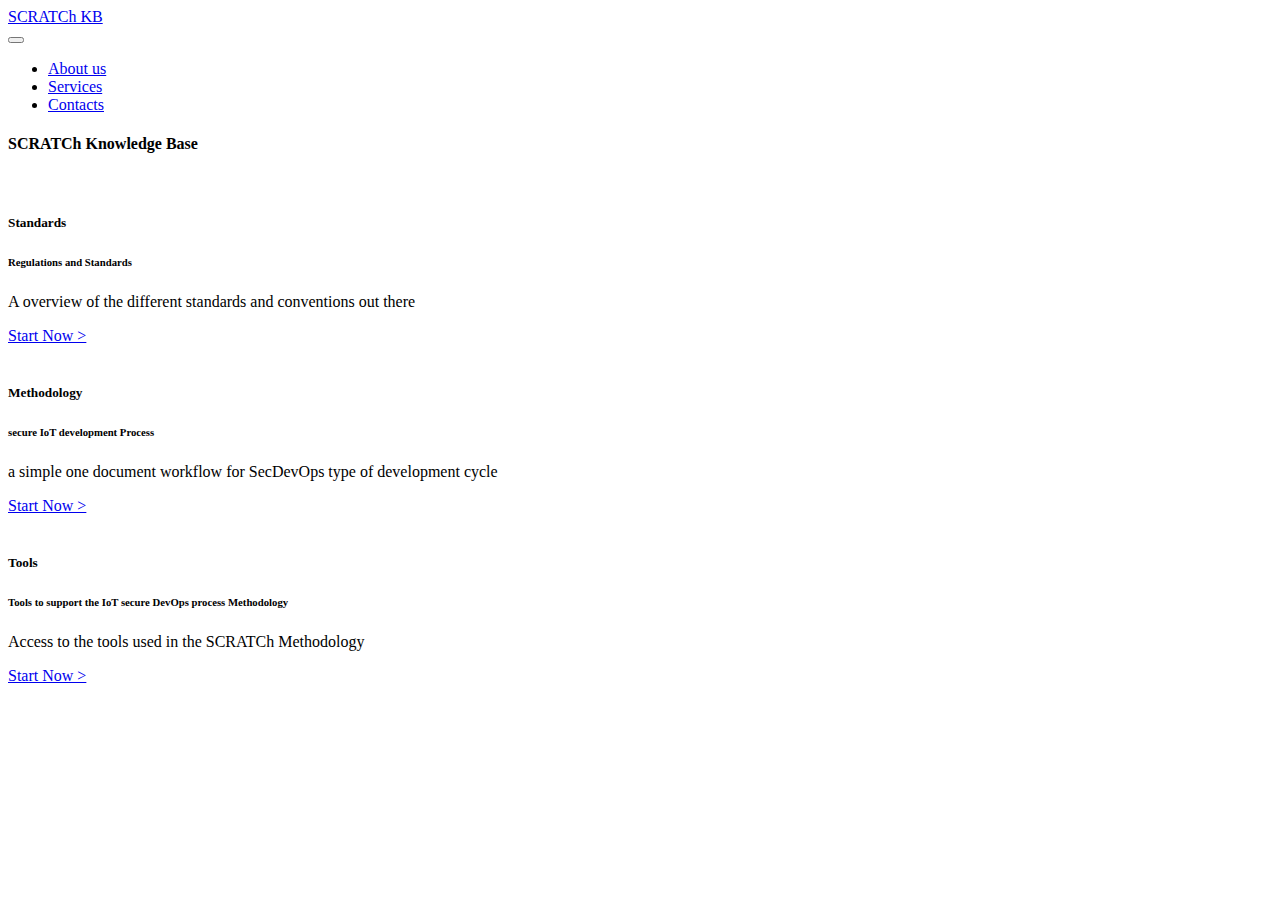
==== index.html @ cc048be9 "Create index.html" ====
<!DOCTYPE html>
<html  >
<head>
  
  <meta charset="UTF-8">
  <meta http-equiv="X-UA-Compatible" content="IE=edge">
  
  <meta name="viewport" content="width=device-width, initial-scale=1, minimum-scale=1">
  <link rel="shortcut icon" href="assets/images/logo.png" type="image/x-icon">
  <meta name="description" content="">
  
  
  <title>Home</title>
  <link rel="stylesheet" href="assets/tether/tether.min.css">
  <link rel="stylesheet" href="assets/bootstrap/css/bootstrap.min.css">
  <link rel="stylesheet" href="assets/bootstrap/css/bootstrap-grid.min.css">
  <link rel="stylesheet" href="assets/bootstrap/css/bootstrap-reboot.min.css">
  <link rel="stylesheet" href="assets/facebook-plugin/style.css">
  <link rel="stylesheet" href="assets/dropdown/css/style.css">
  <link rel="stylesheet" href="assets/socicon/css/styles.css">
  <link rel="stylesheet" href="assets/theme/css/style.css">
  <link rel="preload" as="style" href="assets/mobirise/css/mbr-additional.css"><link rel="stylesheet" href="assets/mobirise/css/mbr-additional.css" type="text/css">
  
  
  
  
</head>
<body>
  
  <section class="menu menu1 cid-shuhNFILUZ" once="menu" id="menu1-z">
    

    <nav class="navbar navbar-dropdown navbar-fixed-top navbar-expand-lg">
        <div class="container">
            <div class="navbar-brand">
                
                <span class="navbar-caption-wrap"><a class="navbar-caption text-black text-primary display-7" href="index.html">SCRATCh KB</a></span>
            </div>
            <button class="navbar-toggler" type="button" data-toggle="collapse" data-target="#navbarSupportedContent" aria-controls="navbarNavAltMarkup" aria-expanded="false" aria-label="Toggle navigation">
                <div class="hamburger">
                    <span></span>
                    <span></span>
                    <span></span>
                    <span></span>
                </div>
            </button>
            <div class="collapse navbar-collapse" id="navbarSupportedContent">
                <ul class="navbar-nav nav-dropdown nav-right" data-app-modern-menu="true"><li class="nav-item"><a class="nav-link link text-black display-4" href="#">
                            About us</a></li>
                    <li class="nav-item"><a class="nav-link link text-black display-4" href="#">
                            Services</a></li>
                    <li class="nav-item"><a class="nav-link link text-black display-4" href="#">Contacts</a>
                    </li></ul>
                
                
            </div>
        </div>
    </nav>
</section>

<section class="features3 cid-shaKtP0ClO" id="features4-2">
    
    <div class="mbr-overlay"></div>
    <div class="container">
        <div class="mbr-section-head">
            <h4 class="mbr-section-title mbr-fonts-style align-center mb-0 display-2">
                <strong>SCRATCh Knowledge Base</strong></h4>
            
        </div>
        <div class="row mt-4">
            <div class="item features-image сol-12 col-md-6 col-lg-4">
                <div class="item-wrapper">
                    <div class="item-img">
                        <img src="assets/images/mbr-696x439.png" alt="" title="" data-slide-to="0">
                    </div>
                    <div class="item-content">
                        <h5 class="item-title mbr-fonts-style display-5"><strong>Standards</strong></h5>
                        <h6 class="item-subtitle mbr-fonts-style mt-1 display-7">
                            Regulations and Standards</h6>
                        <p class="mbr-text mbr-fonts-style mt-3 display-7">A overview of the different standards and conventions out there</p>
                    </div>
                    <div class="mbr-section-btn item-footer mt-2"><a href="https://selgert.nl/req_tool/" class="btn item-btn btn-black display-7">Start Now &gt;</a></div>
                </div>
            </div><div class="item features-image сol-12 col-md-6 col-lg-4">
                <div class="item-wrapper">
                    <div class="item-img">
                        <img src="assets/images/mbr-696x418.png" alt="" title="" data-slide-to="1">
                    </div>
                    <div class="item-content">
                        <h5 class="item-title mbr-fonts-style display-5"><strong>Methodology</strong></h5>
                        <h6 class="item-subtitle mbr-fonts-style mt-1 display-7">secure IoT development Process&nbsp;</h6>
                        <p class="mbr-text mbr-fonts-style mt-3 display-7">a simple one document workflow for SecDevOps type of development cycle</p>
                    </div>
                    <div class="mbr-section-btn item-footer mt-2"><a href="page2.html" class="btn item-btn btn-black display-7">Start Now &gt;</a></div>
                </div>
            </div>
            
            <div class="item features-image сol-12 col-md-6 col-lg-4">
                <div class="item-wrapper">
                    <div class="item-img">
                        <img src="assets/images/mbr-696x464.jpg" alt="" title="">
                    </div>
                    <div class="item-content">
                        <h5 class="item-title mbr-fonts-style display-5"><strong>Tools</strong></h5>
                        <h6 class="item-subtitle mbr-fonts-style mt-1 display-7">Tools to support the IoT secure DevOps process Methodology</h6>
                        <p class="mbr-text mbr-fonts-style mt-3 display-7">Access to the tools used in the SCRATCh Methodology</p>
                    </div>
                    <div class="mbr-section-btn item-footer mt-2"><a href="https://selgert.nl/req_tool/scratch_toolkit" class="btn item-btn btn-black display-7">Start Now &gt;</a></div>
                </div>
            </div>
            
        </div>
    </div>
</section>


  <script src="assets/web/assets/jquery/jquery.min.js"></script>
  <script src="assets/popper/popper.min.js"></script>
  <script src="assets/tether/tether.min.js"></script>
  <script src="assets/bootstrap/js/bootstrap.min.js"></script>
  <script src="https://connect.facebook.net/en_US/sdk.js#xfbml=1&version=v2.5"></script>
  <script src="https://apis.google.com/js/plusone.js"></script>
  <script src="assets/facebook-plugin/facebook-script.js"></script>
  <script src="assets/smoothscroll/smooth-scroll.js"></script>
  <script src="assets/dropdown/js/nav-dropdown.js"></script>
  <script src="assets/dropdown/js/navbar-dropdown.js"></script>
  <script src="assets/touchswipe/jquery.touch-swipe.min.js"></script>
  <script src="assets/theme/js/script.js"></script>
  
  
  
</body>
</html>
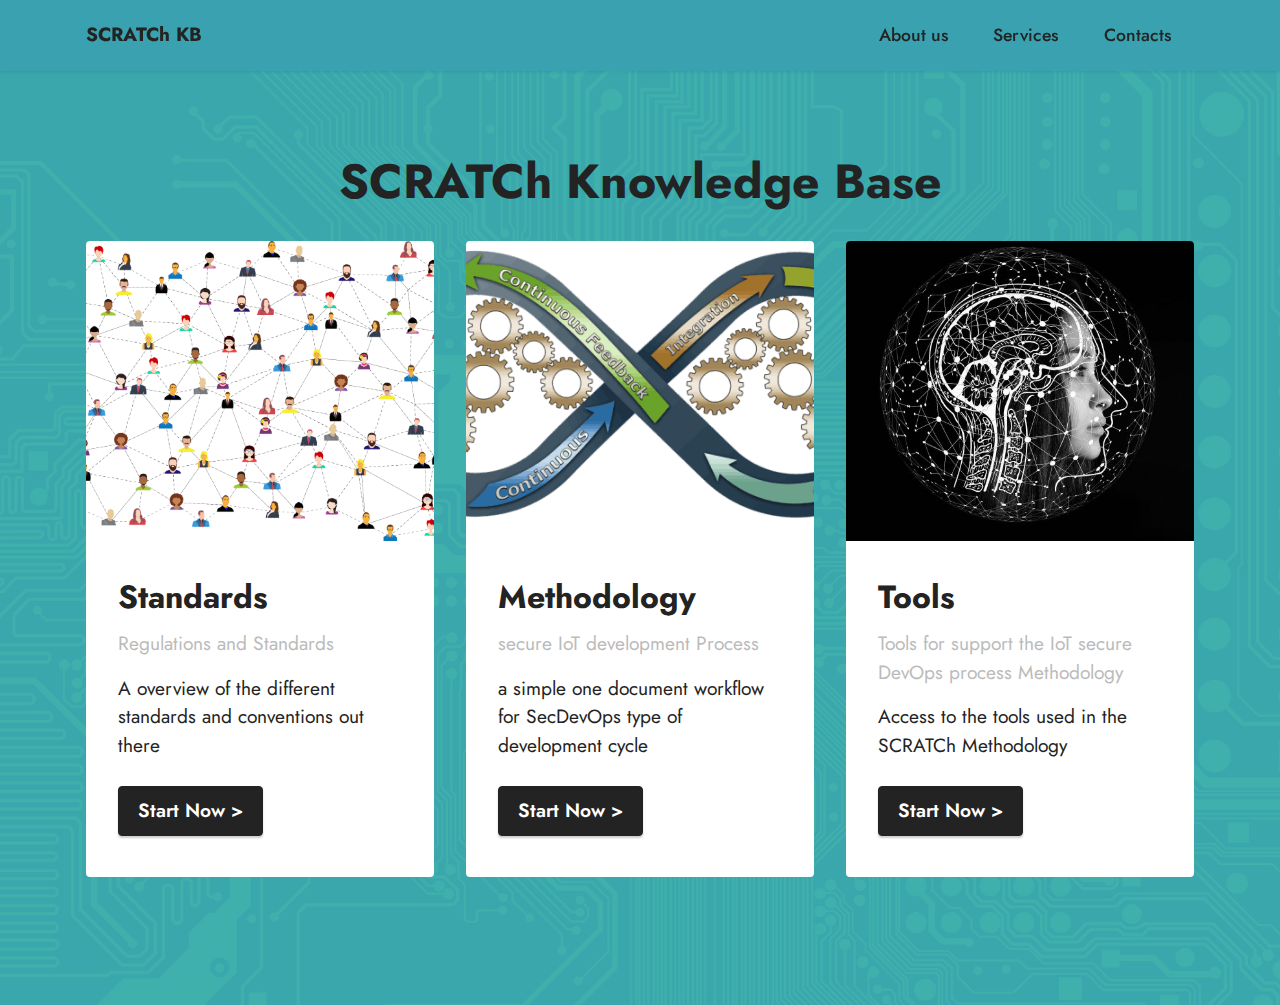
==== commit 5da58a4c: "text change" ====
--- a/index.html
+++ b/index.html
@@ -102,7 +102,7 @@
                     </div>
                     <div class="item-content">
                         <h5 class="item-title mbr-fonts-style display-5"><strong>Tools</strong></h5>
-                        <h6 class="item-subtitle mbr-fonts-style mt-1 display-7">Tools to support the IoT secure DevOps process Methodology</h6>
+                        <h6 class="item-subtitle mbr-fonts-style mt-1 display-7">Tools for support the IoT secure DevOps process Methodology</h6>
                         <p class="mbr-text mbr-fonts-style mt-3 display-7">Access to the tools used in the SCRATCh Methodology</p>
                     </div>
                     <div class="mbr-section-btn item-footer mt-2"><a href="https://selgert.nl/req_tool/scratch_toolkit" class="btn item-btn btn-black display-7">Start Now &gt;</a></div>
--- a/assets/facebook-plugin/style.css
+++ b/assets/facebook-plugin/style.css
@@ -0,0 +1,63 @@
+.mbr-section.mbr-section__comments{
+    position: relative;
+}
+.mbr-section__comments{
+    background-size: cover;
+}
+.addons-container {
+  position: relative;
+  margin-left: auto;
+  margin-right: auto;
+  padding-right: 15px;
+  padding-left: 15px; }
+  @media (min-width: 576px) {
+    .addons-container {
+      padding-right: 15px;
+      padding-left: 15px; } }
+  @media (min-width: 768px) {
+    .addons-container {
+      padding-right: 15px;
+      padding-left: 15px; } }
+  @media (min-width: 992px) {
+    .addons-container {
+      padding-right: 15px;
+      padding-left: 15px; } }
+  @media (min-width: 1200px) {
+    .addons-container {
+      padding-right: 15px;
+      padding-left: 15px; } }
+  @media (min-width: 576px) {
+    .addons-container {
+      width: 540px;
+      max-width: 100%; } }
+  @media (min-width: 768px) {
+    .addons-container {
+      width: 720px;
+      max-width: 100%; } }
+  @media (min-width: 992px) {
+    .addons-container {
+      width: 960px;
+      max-width: 100%; } }
+  @media (min-width: 1200px) {
+    .addons-container {
+      width: 1140px;
+      max-width: 100%; } }
+
+.addons-container-inner{
+    position: relative;
+    width: 100%;
+    min-height: 1px;
+    padding-right: 15px;
+    padding-left: 15px;
+}
+@media (min-width: 567px) {
+    .addons-container-inner{
+        -ms-flex: 0 0 66.666667%;
+        flex: 0 0 66.666667%;
+        max-width: 66.666667%;
+    }
+}
+.addons-row{
+    display: flex;
+    justify-content:center;
+}--- a/assets/dropdown/css/style.css
+++ b/assets/dropdown/css/style.css
@@ -0,0 +1,265 @@
+.navbar-dropdown {
+  left: 0;
+  padding: 0;
+  position: absolute;
+  right: 0;
+  top: 0;
+  transition: all 0.45s ease;
+  z-index: 1030;
+  background: #282828; }
+  .navbar-dropdown .navbar-logo {
+    margin-right: 0.8rem;
+    transition: margin 0.3s ease-in-out;
+    vertical-align: middle; }
+    .navbar-dropdown .navbar-logo img {
+      height: 3.125rem;
+      transition: all 0.3s ease-in-out; }
+    .navbar-dropdown .navbar-logo.mbr-iconfont {
+      font-size: 3.125rem;
+      line-height: 3.125rem; }
+  .navbar-dropdown .navbar-caption {
+    font-weight: 700;
+    white-space: normal;
+    vertical-align: -4px;
+    line-height: 3.125rem !important; }
+    .navbar-dropdown .navbar-caption, .navbar-dropdown .navbar-caption:hover {
+      color: inherit;
+      text-decoration: none; }
+  .navbar-dropdown .mbr-iconfont + .navbar-caption {
+    vertical-align: -1px; }
+  .navbar-dropdown.navbar-fixed-top {
+    position: fixed; }
+  .navbar-dropdown .navbar-brand span {
+    vertical-align: -4px; }
+  .navbar-dropdown.bg-color.transparent {
+    background: none; }
+  .navbar-dropdown.navbar-short .navbar-brand {
+    padding: 0.625rem 0; }
+    .navbar-dropdown.navbar-short .navbar-brand span {
+      vertical-align: -1px; }
+  .navbar-dropdown.navbar-short .navbar-caption {
+    line-height: 2.375rem !important;
+    vertical-align: -2px; }
+  .navbar-dropdown.navbar-short .navbar-logo {
+    margin-right: 0.5rem; }
+    .navbar-dropdown.navbar-short .navbar-logo img {
+      height: 2.375rem; }
+    .navbar-dropdown.navbar-short .navbar-logo.mbr-iconfont {
+      font-size: 2.375rem;
+      line-height: 2.375rem; }
+  .navbar-dropdown.navbar-short .mbr-table-cell {
+    height: 3.625rem; }
+  .navbar-dropdown .navbar-close {
+    left: 0.6875rem;
+    position: fixed;
+    top: 0.75rem;
+    z-index: 1000; }
+  .navbar-dropdown .hamburger-icon {
+    content: "";
+    display: inline-block;
+    vertical-align: middle;
+    width: 16px;
+    -webkit-box-shadow: 0 -6px 0 1px #282828,0 0 0 1px #282828,0 6px 0 1px #282828;
+    -moz-box-shadow: 0 -6px 0 1px #282828,0 0 0 1px #282828,0 6px 0 1px #282828;
+    box-shadow: 0 -6px 0 1px #282828,0 0 0 1px #282828,0 6px 0 1px #282828; }
+
+.dropdown-menu .dropdown-toggle[data-toggle="dropdown-submenu"]::after {
+  border-bottom: 0.35em solid transparent;
+  border-left: 0.35em solid;
+  border-right: 0;
+  border-top: 0.35em solid transparent;
+  margin-left: 0.3rem; }
+
+.dropdown-menu .dropdown-item:focus {
+  outline: 0; }
+
+.nav-dropdown {
+  font-size: 0.75rem;
+  font-weight: 500;
+  height: auto !important; }
+  .nav-dropdown .nav-btn {
+    padding-left: 1rem; }
+  .nav-dropdown .link {
+    margin: .667em 1.667em;
+    font-weight: 500;
+    padding: 0;
+    transition: color .2s ease-in-out; }
+    .nav-dropdown .link.dropdown-toggle {
+      margin-right: 2.583em; }
+      .nav-dropdown .link.dropdown-toggle::after {
+        margin-left: .25rem;
+        border-top: 0.35em solid;
+        border-right: 0.35em solid transparent;
+        border-left: 0.35em solid transparent;
+        border-bottom: 0; }
+      .nav-dropdown .link.dropdown-toggle[aria-expanded="true"] {
+        margin: 0;
+        padding: 0.667em 3.263em  0.667em 1.667em; }
+  .nav-dropdown .link::after,
+  .nav-dropdown .dropdown-item::after {
+    color: inherit; }
+  .nav-dropdown .btn {
+    font-size: 0.75rem;
+    font-weight: 700;
+    letter-spacing: 0;
+    margin-bottom: 0;
+    padding-left: 1.25rem;
+    padding-right: 1.25rem; }
+  .nav-dropdown .dropdown-menu {
+    border-radius: 0;
+    border: 0;
+    left: 0;
+    margin: 0;
+    padding-bottom: 1.25rem;
+    padding-top: 1.25rem;
+    position: relative; }
+  .nav-dropdown .dropdown-submenu {
+    margin-left: 0.125rem;
+    top: 0; }
+  .nav-dropdown .dropdown-item {
+    font-weight: 500;
+    line-height: 2;
+    padding: 0.3846em 4.615em 0.3846em 1.5385em;
+    position: relative;
+    transition: color .2s ease-in-out, background-color .2s ease-in-out; }
+    .nav-dropdown .dropdown-item::after {
+      margin-top: -0.3077em;
+      position: absolute;
+      right: 1.1538em;
+      top: 50%; }
+    .nav-dropdown .dropdown-item:focus, .nav-dropdown .dropdown-item:hover {
+      background: none; }
+
+@media (max-width: 767px) {
+  .nav-dropdown.navbar-toggleable-sm {
+    bottom: 0;
+    display: none;
+    left: 0;
+    overflow-x: hidden;
+    position: fixed;
+    top: 0;
+    transform: translateX(-100%);
+    -ms-transform: translateX(-100%);
+    -webkit-transform: translateX(-100%);
+    width: 18.75rem;
+    z-index: 999; } }
+.nav-dropdown.navbar-toggleable-xl {
+  bottom: 0;
+  display: none;
+  left: 0;
+  overflow-x: hidden;
+  position: fixed;
+  top: 0;
+  transform: translateX(-100%);
+  -ms-transform: translateX(-100%);
+  -webkit-transform: translateX(-100%);
+  width: 18.75rem;
+  z-index: 999; }
+
+.nav-dropdown-sm {
+  display: block !important;
+  overflow-x: hidden;
+  overflow: auto;
+  padding-top: 3.875rem; }
+  .nav-dropdown-sm::after {
+    content: "";
+    display: block;
+    height: 3rem;
+    width: 100%; }
+  .nav-dropdown-sm.collapse.in ~ .navbar-close {
+    display: block !important; }
+  .nav-dropdown-sm.collapsing, .nav-dropdown-sm.collapse.in {
+    transform: translateX(0);
+    -ms-transform: translateX(0);
+    -webkit-transform: translateX(0);
+    transition: all 0.25s ease-out;
+    -webkit-transition: all 0.25s ease-out;
+    background: #282828; }
+  .nav-dropdown-sm.collapsing[aria-expanded="false"] {
+    transform: translateX(-100%);
+    -ms-transform: translateX(-100%);
+    -webkit-transform: translateX(-100%); }
+  .nav-dropdown-sm .nav-item {
+    display: block;
+    margin-left: 0 !important;
+    padding-left: 0; }
+  .nav-dropdown-sm .link,
+  .nav-dropdown-sm .dropdown-item {
+    border-top: 1px dotted rgba(255, 255, 255, 0.1);
+    font-size: 0.8125rem;
+    line-height: 1.6;
+    margin: 0 !important;
+    padding: 0.875rem 2.4rem 0.875rem 1.5625rem !important;
+    position: relative;
+    white-space: normal; }
+    .nav-dropdown-sm .link:focus, .nav-dropdown-sm .link:hover,
+    .nav-dropdown-sm .dropdown-item:focus,
+    .nav-dropdown-sm .dropdown-item:hover {
+      background: rgba(0, 0, 0, 0.2) !important;
+      color: #c0a375; }
+  .nav-dropdown-sm .nav-btn {
+    position: relative;
+    padding: 1.5625rem 1.5625rem 0 1.5625rem; }
+    .nav-dropdown-sm .nav-btn::before {
+      border-top: 1px dotted rgba(255, 255, 255, 0.1);
+      content: "";
+      left: 0;
+      position: absolute;
+      top: 0;
+      width: 100%; }
+    .nav-dropdown-sm .nav-btn + .nav-btn {
+      padding-top: 0.625rem; }
+      .nav-dropdown-sm .nav-btn + .nav-btn::before {
+        display: none; }
+  .nav-dropdown-sm .btn {
+    padding: 0.625rem 0; }
+  .nav-dropdown-sm .dropdown-toggle[data-toggle="dropdown-submenu"]::after {
+    margin-left: .25rem;
+    border-top: 0.35em solid;
+    border-right: 0.35em solid transparent;
+    border-left: 0.35em solid transparent;
+    border-bottom: 0; }
+  .nav-dropdown-sm .dropdown-toggle[data-toggle="dropdown-submenu"][aria-expanded="true"]::after {
+    border-top: 0;
+    border-right: 0.35em solid transparent;
+    border-left: 0.35em solid transparent;
+    border-bottom: 0.35em solid; }
+  .nav-dropdown-sm .dropdown-menu {
+    margin: 0;
+    padding: 0;
+    position: relative;
+    top: 0;
+    left: 0;
+    width: 100%;
+    border: 0;
+    float: none;
+    border-radius: 0;
+    background: none; }
+  .nav-dropdown-sm .dropdown-submenu {
+    left: 100%;
+    margin-left: 0.125rem;
+    margin-top: -1.25rem;
+    top: 0; }
+
+.navbar-toggleable-sm .nav-dropdown .dropdown-menu {
+  position: absolute; }
+
+.navbar-toggleable-sm .nav-dropdown .dropdown-submenu {
+  left: 100%;
+  margin-left: 0.125rem;
+  margin-top: -1.25rem;
+  top: 0; }
+
+.navbar-toggleable-sm.opened .nav-dropdown .dropdown-menu {
+  position: relative; }
+
+.navbar-toggleable-sm.opened .nav-dropdown .dropdown-submenu {
+  left: 0;
+  margin-left: 00rem;
+  margin-top: 0rem;
+  top: 0; }
+
+.is-builder .nav-dropdown.collapsing {
+  transition: none !important; }
+
+/*# sourceMappingURL=style.css.map */
--- a/assets/socicon/css/styles.css
+++ b/assets/socicon/css/styles.css
@@ -0,0 +1,933 @@
+@charset "UTF-8";
+
+@font-face {
+  font-family: 'Socicon';
+  src:  url('../fonts/socicon.eot');
+  src:  url('../fonts/socicon.eot?#iefix') format('embedded-opentype'),
+    url('../fonts/socicon.woff2') format('woff2'),
+    url('../fonts/socicon.ttf') format('truetype'),
+    url('../fonts/socicon.woff') format('woff'),
+    url('../fonts/socicon.svg#socicon') format('svg');
+  font-weight: normal;
+  font-style: normal;
+}
+
+[data-icon]:before {
+  font-family: "socicon" !important;
+  content: attr(data-icon);
+  font-style: normal !important;
+  font-weight: normal !important;
+  font-variant: normal !important;
+  text-transform: none !important;
+  speak: none;
+  line-height: 1;
+  -webkit-font-smoothing: antialiased;
+  -moz-osx-font-smoothing: grayscale;
+}
+
+[class^="socicon-"], [class*=" socicon-"] {
+  /* use !important to prevent issues with browser extensions that change fonts */
+  font-family: 'Socicon' !important;
+  speak: none;
+  font-style: normal;
+  font-weight: normal;
+  font-variant: normal;
+  text-transform: none;
+  line-height: 1;
+
+  /* Better Font Rendering =========== */
+  -webkit-font-smoothing: antialiased;
+  -moz-osx-font-smoothing: grayscale;
+}
+
+.socicon-eitaa:before {
+  content: "\e97c";
+}
+.socicon-soroush:before {
+  content: "\e97d";
+}
+.socicon-bale:before {
+  content: "\e97e";
+}
+.socicon-zazzle:before {
+  content: "\e97b";
+}
+.socicon-society6:before {
+  content: "\e97a";
+}
+.socicon-redbubble:before {
+  content: "\e979";
+}
+.socicon-avvo:before {
+  content: "\e978";
+}
+.socicon-stitcher:before {
+  content: "\e977";
+}
+.socicon-googlehangouts:before {
+  content: "\e974";
+}
+.socicon-dlive:before {
+  content: "\e975";
+}
+.socicon-vsco:before {
+  content: "\e976";
+}
+.socicon-flipboard:before {
+  content: "\e973";
+}
+.socicon-ubuntu:before {
+  content: "\e958";
+}
+.socicon-artstation:before {
+  content: "\e959";
+}
+.socicon-invision:before {
+  content: "\e95a";
+}
+.socicon-torial:before {
+  content: "\e95b";
+}
+.socicon-collectorz:before {
+  content: "\e95c";
+}
+.socicon-seenthis:before {
+  content: "\e95d";
+}
+.socicon-googleplaymusic:before {
+  content: "\e95e";
+}
+.socicon-debian:before {
+  content: "\e95f";
+}
+.socicon-filmfreeway:before {
+  content: "\e960";
+}
+.socicon-gnome:before {
+  content: "\e961";
+}
+.socicon-itchio:before {
+  content: "\e962";
+}
+.socicon-jamendo:before {
+  content: "\e963";
+}
+.socicon-mix:before {
+  content: "\e964";
+}
+.socicon-sharepoint:before {
+  content: "\e965";
+}
+.socicon-tinder:before {
+  content: "\e966";
+}
+.socicon-windguru:before {
+  content: "\e967";
+}
+.socicon-cdbaby:before {
+  content: "\e968";
+}
+.socicon-elementaryos:before {
+  content: "\e969";
+}
+.socicon-stage32:before {
+  content: "\e96a";
+}
+.socicon-tiktok:before {
+  content: "\e96b";
+}
+.socicon-gitter:before {
+  content: "\e96c";
+}
+.socicon-letterboxd:before {
+  content: "\e96d";
+}
+.socicon-threema:before {
+  content: "\e96e";
+}
+.socicon-splice:before {
+  content: "\e96f";
+}
+.socicon-metapop:before {
+  content: "\e970";
+}
+.socicon-naver:before {
+  content: "\e971";
+}
+.socicon-remote:before {
+  content: "\e972";
+}
+.socicon-internet:before {
+  content: "\e957";
+}
+.socicon-moddb:before {
+  content: "\e94b";
+}
+.socicon-indiedb:before {
+  content: "\e94c";
+}
+.socicon-traxsource:before {
+  content: "\e94d";
+}
+.socicon-gamefor:before {
+  content: "\e94e";
+}
+.socicon-pixiv:before {
+  content: "\e94f";
+}
+.socicon-myanimelist:before {
+  content: "\e950";
+}
+.socicon-blackberry:before {
+  content: "\e951";
+}
+.socicon-wickr:before {
+  content: "\e952";
+}
+.socicon-spip:before {
+  content: "\e953";
+}
+.socicon-napster:before {
+  content: "\e954";
+}
+.socicon-beatport:before {
+  content: "\e955";
+}
+.socicon-hackerone:before {
+  content: "\e956";
+}
+.socicon-hackernews:before {
+  content: "\e946";
+}
+.socicon-smashwords:before {
+  content: "\e947";
+}
+.socicon-kobo:before {
+  content: "\e948";
+}
+.socicon-bookbub:before {
+  content: "\e949";
+}
+.socicon-mailru:before {
+  content: "\e94a";
+}
+.socicon-gitlab:before {
+  content: "\e945";
+}
+.socicon-instructables:before {
+  content: "\e944";
+}
+.socicon-portfolio:before {
+  content: "\e943";
+}
+.socicon-codered:before {
+  content: "\e940";
+}
+.socicon-origin:before {
+  content: "\e941";
+}
+.socicon-nextdoor:before {
+  content: "\e942";
+}
+.socicon-udemy:before {
+  content: "\e93f";
+}
+.socicon-livemaster:before {
+  content: "\e93e";
+}
+.socicon-crunchbase:before {
+  content: "\e93b";
+}
+.socicon-homefy:before {
+  content: "\e93c";
+}
+.socicon-calendly:before {
+  content: "\e93d";
+}
+.socicon-realtor:before {
+  content: "\e90f";
+}
+.socicon-tidal:before {
+  content: "\e910";
+}
+.socicon-qobuz:before {
+  content: "\e911";
+}
+.socicon-natgeo:before {
+  content: "\e912";
+}
+.socicon-mastodon:before {
+  content: "\e913";
+}
+.socicon-unsplash:before {
+  content: "\e914";
+}
+.socicon-homeadvisor:before {
+  content: "\e915";
+}
+.socicon-angieslist:before {
+  content: "\e916";
+}
+.socicon-codepen:before {
+  content: "\e917";
+}
+.socicon-slack:before {
+  content: "\e918";
+}
+.socicon-openaigym:before {
+  content: "\e919";
+}
+.socicon-logmein:before {
+  content: "\e91a";
+}
+.socicon-fiverr:before {
+  content: "\e91b";
+}
+.socicon-gotomeeting:before {
+  content: "\e91c";
+}
+.socicon-aliexpress:before {
+  content: "\e91d";
+}
+.socicon-guru:before {
+  content: "\e91e";
+}
+.socicon-appstore:before {
+  content: "\e91f";
+}
+.socicon-homes:before {
+  content: "\e920";
+}
+.socicon-zoom:before {
+  content: "\e921";
+}
+.socicon-alibaba:before {
+  content: "\e922";
+}
+.socicon-craigslist:before {
+  content: "\e923";
+}
+.socicon-wix:before {
+  content: "\e924";
+}
+.socicon-redfin:before {
+  content: "\e925";
+}
+.socicon-googlecalendar:before {
+  content: "\e926";
+}
+.socicon-shopify:before {
+  content: "\e927";
+}
+.socicon-freelancer:before {
+  content: "\e928";
+}
+.socicon-seedrs:before {
+  content: "\e929";
+}
+.socicon-bing:before {
+  content: "\e92a";
+}
+.socicon-doodle:before {
+  content: "\e92b";
+}
+.socicon-bonanza:before {
+  content: "\e92c";
+}
+.socicon-squarespace:before {
+  content: "\e92d";
+}
+.socicon-toptal:before {
+  content: "\e92e";
+}
+.socicon-gust:before {
+  content: "\e92f";
+}
+.socicon-ask:before {
+  content: "\e930";
+}
+.socicon-trulia:before {
+  content: "\e931";
+}
+.socicon-loomly:before {
+  content: "\e932";
+}
+.socicon-ghost:before {
+  content: "\e933";
+}
+.socicon-upwork:before {
+  content: "\e934";
+}
+.socicon-fundable:before {
+  content: "\e935";
+}
+.socicon-booking:before {
+  content: "\e936";
+}
+.socicon-googlemaps:before {
+  content: "\e937";
+}
+.socicon-zillow:before {
+  content: "\e938";
+}
+.socicon-niconico:before {
+  content: "\e939";
+}
+.socicon-toneden:before {
+  content: "\e93a";
+}
+.socicon-augment:before {
+  content: "\e908";
+}
+.socicon-bitbucket:before {
+  content: "\e909";
+}
+.socicon-fyuse:before {
+  content: "\e90a";
+}
+.socicon-yt-gaming:before {
+  content: "\e90b";
+}
+.socicon-sketchfab:before {
+  content: "\e90c";
+}
+.socicon-mobcrush:before {
+  content: "\e90d";
+}
+.socicon-microsoft:before {
+  content: "\e90e";
+}
+.socicon-pandora:before {
+  content: "\e907";
+}
+.socicon-messenger:before {
+  content: "\e906";
+}
+.socicon-gamewisp:before {
+  content: "\e905";
+}
+.socicon-bloglovin:before {
+  content: "\e904";
+}
+.socicon-tunein:before {
+  content: "\e903";
+}
+.socicon-gamejolt:before {
+  content: "\e901";
+}
+.socicon-trello:before {
+  content: "\e902";
+}
+.socicon-spreadshirt:before {
+  content: "\e900";
+}
+.socicon-500px:before {
+  content: "\e000";
+}
+.socicon-8tracks:before {
+  content: "\e001";
+}
+.socicon-airbnb:before {
+  content: "\e002";
+}
+.socicon-alliance:before {
+  content: "\e003";
+}
+.socicon-amazon:before {
+  content: "\e004";
+}
+.socicon-amplement:before {
+  content: "\e005";
+}
+.socicon-android:before {
+  content: "\e006";
+}
+.socicon-angellist:before {
+  content: "\e007";
+}
+.socicon-apple:before {
+  content: "\e008";
+}
+.socicon-appnet:before {
+  content: "\e009";
+}
+.socicon-baidu:before {
+  content: "\e00a";
+}
+.socicon-bandcamp:before {
+  content: "\e00b";
+}
+.socicon-battlenet:before {
+  content: "\e00c";
+}
+.socicon-mixer:before {
+  content: "\e00d";
+}
+.socicon-bebee:before {
+  content: "\e00e";
+}
+.socicon-bebo:before {
+  content: "\e00f";
+}
+.socicon-behance:before {
+  content: "\e010";
+}
+.socicon-blizzard:before {
+  content: "\e011";
+}
+.socicon-blogger:before {
+  content: "\e012";
+}
+.socicon-buffer:before {
+  content: "\e013";
+}
+.socicon-chrome:before {
+  content: "\e014";
+}
+.socicon-coderwall:before {
+  content: "\e015";
+}
+.socicon-curse:before {
+  content: "\e016";
+}
+.socicon-dailymotion:before {
+  content: "\e017";
+}
+.socicon-deezer:before {
+  content: "\e018";
+}
+.socicon-delicious:before {
+  content: "\e019";
+}
+.socicon-deviantart:before {
+  content: "\e01a";
+}
+.socicon-diablo:before {
+  content: "\e01b";
+}
+.socicon-digg:before {
+  content: "\e01c";
+}
+.socicon-discord:before {
+  content: "\e01d";
+}
+.socicon-disqus:before {
+  content: "\e01e";
+}
+.socicon-douban:before {
+  content: "\e01f";
+}
+.socicon-draugiem:before {
+  content: "\e020";
+}
+.socicon-dribbble:before {
+  content: "\e021";
+}
+.socicon-drupal:before {
+  content: "\e022";
+}
+.socicon-ebay:before {
+  content: "\e023";
+}
+.socicon-ello:before {
+  content: "\e024";
+}
+.socicon-endomodo:before {
+  content: "\e025";
+}
+.socicon-envato:before {
+  content: "\e026";
+}
+.socicon-etsy:before {
+  content: "\e027";
+}
+.socicon-facebook:before {
+  content: "\e028";
+}
+.socicon-feedburner:before {
+  content: "\e029";
+}
+.socicon-filmweb:before {
+  content: "\e02a";
+}
+.socicon-firefox:before {
+  content: "\e02b";
+}
+.socicon-flattr:before {
+  content: "\e02c";
+}
+.socicon-flickr:before {
+  content: "\e02d";
+}
+.socicon-formulr:before {
+  content: "\e02e";
+}
+.socicon-forrst:before {
+  content: "\e02f";
+}
+.socicon-foursquare:before {
+  content: "\e030";
+}
+.socicon-friendfeed:before {
+  content: "\e031";
+}
+.socicon-github:before {
+  content: "\e032";
+}
+.socicon-goodreads:before {
+  content: "\e033";
+}
+.socicon-google:before {
+  content: "\e034";
+}
+.socicon-googlescholar:before {
+  content: "\e035";
+}
+.socicon-googlegroups:before {
+  content: "\e036";
+}
+.socicon-googlephotos:before {
+  content: "\e037";
+}
+.socicon-googleplus:before {
+  content: "\e038";
+}
+.socicon-grooveshark:before {
+  content: "\e039";
+}
+.socicon-hackerrank:before {
+  content: "\e03a";
+}
+.socicon-hearthstone:before {
+  content: "\e03b";
+}
+.socicon-hellocoton:before {
+  content: "\e03c";
+}
+.socicon-heroes:before {
+  content: "\e03d";
+}
+.socicon-smashcast:before {
+  content: "\e03e";
+}
+.socicon-horde:before {
+  content: "\e03f";
+}
+.socicon-houzz:before {
+  content: "\e040";
+}
+.socicon-icq:before {
+  content: "\e041";
+}
+.socicon-identica:before {
+  content: "\e042";
+}
+.socicon-imdb:before {
+  content: "\e043";
+}
+.socicon-instagram:before {
+  content: "\e044";
+}
+.socicon-issuu:before {
+  content: "\e045";
+}
+.socicon-istock:before {
+  content: "\e046";
+}
+.socicon-itunes:before {
+  content: "\e047";
+}
+.socicon-keybase:before {
+  content: "\e048";
+}
+.socicon-lanyrd:before {
+  content: "\e049";
+}
+.socicon-lastfm:before {
+  content: "\e04a";
+}
+.socicon-line:before {
+  content: "\e04b";
+}
+.socicon-linkedin:before {
+  content: "\e04c";
+}
+.socicon-livejournal:before {
+  content: "\e04d";
+}
+.socicon-lyft:before {
+  content: "\e04e";
+}
+.socicon-macos:before {
+  content: "\e04f";
+}
+.socicon-mail:before {
+  content: "\e050";
+}
+.socicon-medium:before {
+  content: "\e051";
+}
+.socicon-meetup:before {
+  content: "\e052";
+}
+.socicon-mixcloud:before {
+  content: "\e053";
+}
+.socicon-modelmayhem:before {
+  content: "\e054";
+}
+.socicon-mumble:before {
+  content: "\e055";
+}
+.socicon-myspace:before {
+  content: "\e056";
+}
+.socicon-newsvine:before {
+  content: "\e057";
+}
+.socicon-nintendo:before {
+  content: "\e058";
+}
+.socicon-npm:before {
+  content: "\e059";
+}
+.socicon-odnoklassniki:before {
+  content: "\e05a";
+}
+.socicon-openid:before {
+  content: "\e05b";
+}
+.socicon-opera:before {
+  content: "\e05c";
+}
+.socicon-outlook:before {
+  content: "\e05d";
+}
+.socicon-overwatch:before {
+  content: "\e05e";
+}
+.socicon-patreon:before {
+  content: "\e05f";
+}
+.socicon-paypal:before {
+  content: "\e060";
+}
+.socicon-periscope:before {
+  content: "\e061";
+}
+.socicon-persona:before {
+  content: "\e062";
+}
+.socicon-pinterest:before {
+  content: "\e063";
+}
+.socicon-play:before {
+  content: "\e064";
+}
+.socicon-player:before {
+  content: "\e065";
+}
+.socicon-playstation:before {
+  content: "\e066";
+}
+.socicon-pocket:before {
+  content: "\e067";
+}
+.socicon-qq:before {
+  content: "\e068";
+}
+.socicon-quora:before {
+  content: "\e069";
+}
+.socicon-raidcall:before {
+  content: "\e06a";
+}
+.socicon-ravelry:before {
+  content: "\e06b";
+}
+.socicon-reddit:before {
+  content: "\e06c";
+}
+.socicon-renren:before {
+  content: "\e06d";
+}
+.socicon-researchgate:before {
+  content: "\e06e";
+}
+.socicon-residentadvisor:before {
+  content: "\e06f";
+}
+.socicon-reverbnation:before {
+  content: "\e070";
+}
+.socicon-rss:before {
+  content: "\e071";
+}
+.socicon-sharethis:before {
+  content: "\e072";
+}
+.socicon-skype:before {
+  content: "\e073";
+}
+.socicon-slideshare:before {
+  content: "\e074";
+}
+.socicon-smugmug:before {
+  content: "\e075";
+}
+.socicon-snapchat:before {
+  content: "\e076";
+}
+.socicon-songkick:before {
+  content: "\e077";
+}
+.socicon-soundcloud:before {
+  content: "\e078";
+}
+.socicon-spotify:before {
+  content: "\e079";
+}
+.socicon-stackexchange:before {
+  content: "\e07a";
+}
+.socicon-stackoverflow:before {
+  content: "\e07b";
+}
+.socicon-starcraft:before {
+  content: "\e07c";
+}
+.socicon-stayfriends:before {
+  content: "\e07d";
+}
+.socicon-steam:before {
+  content: "\e07e";
+}
+.socicon-storehouse:before {
+  content: "\e07f";
+}
+.socicon-strava:before {
+  content: "\e080";
+}
+.socicon-streamjar:before {
+  content: "\e081";
+}
+.socicon-stumbleupon:before {
+  content: "\e082";
+}
+.socicon-swarm:before {
+  content: "\e083";
+}
+.socicon-teamspeak:before {
+  content: "\e084";
+}
+.socicon-teamviewer:before {
+  content: "\e085";
+}
+.socicon-technorati:before {
+  content: "\e086";
+}
+.socicon-telegram:before {
+  content: "\e087";
+}
+.socicon-tripadvisor:before {
+  content: "\e088";
+}
+.socicon-tripit:before {
+  content: "\e089";
+}
+.socicon-triplej:before {
+  content: "\e08a";
+}
+.socicon-tumblr:before {
+  content: "\e08b";
+}
+.socicon-twitch:before {
+  content: "\e08c";
+}
+.socicon-twitter:before {
+  content: "\e08d";
+}
+.socicon-uber:before {
+  content: "\e08e";
+}
+.socicon-ventrilo:before {
+  content: "\e08f";
+}
+.socicon-viadeo:before {
+  content: "\e090";
+}
+.socicon-viber:before {
+  content: "\e091";
+}
+.socicon-viewbug:before {
+  content: "\e092";
+}
+.socicon-vimeo:before {
+  content: "\e093";
+}
+.socicon-vine:before {
+  content: "\e094";
+}
+.socicon-vkontakte:before {
+  content: "\e095";
+}
+.socicon-warcraft:before {
+  content: "\e096";
+}
+.socicon-wechat:before {
+  content: "\e097";
+}
+.socicon-weibo:before {
+  content: "\e098";
+}
+.socicon-whatsapp:before {
+  content: "\e099";
+}
+.socicon-wikipedia:before {
+  content: "\e09a";
+}
+.socicon-windows:before {
+  content: "\e09b";
+}
+.socicon-wordpress:before {
+  content: "\e09c";
+}
+.socicon-wykop:before {
+  content: "\e09d";
+}
+.socicon-xbox:before {
+  content: "\e09e";
+}
+.socicon-xing:before {
+  content: "\e09f";
+}
+.socicon-yahoo:before {
+  content: "\e0a0";
+}
+.socicon-yammer:before {
+  content: "\e0a1";
+}
+.socicon-yandex:before {
+  content: "\e0a2";
+}
+.socicon-yelp:before {
+  content: "\e0a3";
+}
+.socicon-younow:before {
+  content: "\e0a4";
+}
+.socicon-youtube:before {
+  content: "\e0a5";
+}
+.socicon-zapier:before {
+  content: "\e0a6";
+}
+.socicon-zerply:before {
+  content: "\e0a7";
+}
+.socicon-zomato:before {
+  content: "\e0a8";
+}
+.socicon-zynga:before {
+  content: "\e0a9";
+}
--- a/assets/theme/css/style.css
+++ b/assets/theme/css/style.css
@@ -0,0 +1,923 @@
+section {
+  background-color: #ffffff; }
+
+.form-control:focus {
+  box-shadow: none; }
+
+:focus {
+  outline: none; }
+
+section,
+.container,
+.container-fluid {
+  position: relative;
+  word-wrap: break-word; }
+
+a.mbr-iconfont:hover {
+  text-decoration: none; }
+
+.article .lead p,
+.article .lead ul,
+.article .lead ol,
+.article .lead pre,
+.article .lead blockquote {
+  margin-bottom: 0; }
+
+a {
+  font-style: normal;
+  font-weight: 400;
+  cursor: pointer; }
+  a, a:hover {
+    text-decoration: none; }
+
+figure {
+  margin-bottom: 0; }
+
+body {
+  color: #232323; }
+
+h1,
+h2,
+h3,
+h4,
+h5,
+h6,
+.display-1,
+.display-2,
+.display-4,
+.display-5,
+.display-7,
+span,
+p,
+a {
+  line-height: 1;
+  word-break: break-word;
+  word-wrap: break-word;
+  font-weight: 400; }
+
+b,
+strong {
+  font-weight: bold; }
+
+input:-webkit-autofill, input:-webkit-autofill:hover, input:-webkit-autofill:focus, input:-webkit-autofill:active {
+  transition-delay: 9999s;
+  transition-property: background-color, color; }
+
+textarea[type="hidden"] {
+  display: none; }
+
+body {
+  position: relative; }
+
+section {
+  background-position: 50% 50%;
+  background-repeat: no-repeat;
+  background-size: cover; }
+  section .mbr-background-video,
+  section .mbr-background-video-preview {
+    position: absolute;
+    bottom: 0;
+    left: 0;
+    right: 0;
+    top: 0; }
+
+.hidden {
+  visibility: hidden; }
+
+.mbr-z-index20 {
+  z-index: 20; }
+
+/*! Base colors */
+.mbr-white {
+  color: #ffffff; }
+
+.mbr-black {
+  color: #111111; }
+
+.mbr-bg-white {
+  background-color: #ffffff; }
+
+.mbr-bg-black {
+  background-color: #000000; }
+
+/*! Text-aligns */
+.align-left {
+  text-align: left; }
+
+.align-center {
+  text-align: center; }
+
+.align-right {
+  text-align: right; }
+
+/*! Font-weight  */
+.mbr-light {
+  font-weight: 300; }
+
+.mbr-regular {
+  font-weight: 400; }
+
+.mbr-semibold {
+  font-weight: 500; }
+
+.mbr-bold {
+  font-weight: 700; }
+
+/*! Media  */
+.media-size-item {
+  flex: 1 1 auto; }
+
+.media-content {
+  flex-basis: 100%; }
+
+.media-container-row {
+  display: flex;
+  flex-direction: row;
+  flex-wrap: wrap;
+  justify-content: center;
+  align-content: center;
+  align-items: start; }
+  .media-container-row .media-size-item {
+    width: 400px; }
+
+.media-container-column {
+  display: flex;
+  flex-direction: column;
+  flex-wrap: wrap;
+  justify-content: center;
+  align-content: center;
+  align-items: stretch; }
+  .media-container-column > * {
+    width: 100%; }
+
+@media (min-width: 992px) {
+  .media-container-row {
+    flex-wrap: nowrap; } }
+figure {
+  overflow: hidden; }
+
+figure[mbr-media-size] {
+  transition: width 0.1s; }
+
+img,
+iframe {
+  display: block;
+  width: 100%; }
+
+.card {
+  background-color: transparent;
+  border: none; }
+
+.card-box {
+  width: 100%; }
+
+.card-img {
+  text-align: center;
+  flex-shrink: 0;
+  -webkit-flex-shrink: 0; }
+
+.media {
+  max-width: 100%;
+  margin: 0 auto; }
+
+.mbr-figure {
+  align-self: center; }
+
+.media-container > div {
+  max-width: 100%; }
+
+.mbr-figure img,
+.card-img img {
+  width: 100%; }
+
+@media (max-width: 991px) {
+  .media-size-item {
+    width: auto !important; }
+
+  .media {
+    width: auto; }
+
+  .mbr-figure {
+    width: 100% !important; } }
+/*! Buttons */
+.mbr-section-btn {
+  margin-left: -0.6rem;
+  margin-right: -0.6rem;
+  font-size: 0; }
+
+.btn {
+  font-weight: 600;
+  border-width: 1px;
+  font-style: normal;
+  margin: 0.6rem 0.6rem;
+  white-space: normal;
+  transition: all 0.2s ease-in-out;
+  display: inline-flex;
+  align-items: center;
+  justify-content: center;
+  word-break: break-word; }
+
+.btn-sm {
+  font-weight: 600;
+  letter-spacing: 0px;
+  transition: all 0.3s ease-in-out; }
+
+.btn-md {
+  font-weight: 600;
+  letter-spacing: 0px;
+  transition: all 0.3s ease-in-out; }
+
+.btn-lg {
+  font-weight: 600;
+  letter-spacing: 0px;
+  transition: all 0.3s ease-in-out; }
+
+.btn-form {
+  margin: 0; }
+  .btn-form:hover {
+    cursor: pointer; }
+
+nav .mbr-section-btn {
+  margin-left: 0rem;
+  margin-right: 0rem; }
+
+/*! Btn icon margin */
+.btn .mbr-iconfont,
+.btn.btn-sm .mbr-iconfont {
+  order: 1;
+  cursor: pointer;
+  margin-left: 0.5rem;
+  vertical-align: sub; }
+
+.btn.btn-md .mbr-iconfont,
+.btn.btn-md .mbr-iconfont {
+  margin-left: 0.8rem; }
+
+.mbr-regular {
+  font-weight: 400; }
+
+.mbr-semibold {
+  font-weight: 500; }
+
+.mbr-bold {
+  font-weight: 700; }
+
+[type="submit"] {
+  -webkit-appearance: none; }
+
+/*! Full-screen */
+.mbr-fullscreen .mbr-overlay {
+  min-height: 100vh; }
+
+.mbr-fullscreen {
+  display: flex;
+  display: -webkit-flex;
+  display: -moz-flex;
+  display: -ms-flex;
+  display: -o-flex;
+  align-items: center;
+  min-height: 100vh;
+  padding-top: 3rem;
+  padding-bottom: 3rem; }
+
+/*! Map */
+.map {
+  height: 25rem;
+  position: relative; }
+  .map iframe {
+    width: 100%;
+    height: 100%; }
+
+/* Form */
+.form-asterisk {
+  font-family: initial;
+  position: absolute;
+  top: -2px;
+  font-weight: normal; }
+
+/*! Scroll to top arrow */
+.mbr-arrow-up {
+  bottom: 25px;
+  right: 90px;
+  position: fixed;
+  text-align: right;
+  z-index: 5000;
+  color: #ffffff;
+  font-size: 32px; }
+
+.mbr-arrow-up a {
+  background: rgba(0, 0, 0, 0.2);
+  border-radius: 50%;
+  color: #fff;
+  display: inline-block;
+  height: 60px;
+  width: 60px;
+  outline-style: none !important;
+  position: relative;
+  text-decoration: none;
+  transition: all 0.3s ease-in-out;
+  cursor: pointer;
+  text-align: center; }
+  .mbr-arrow-up a:hover {
+    background-color: rgba(0, 0, 0, 0.4); }
+  .mbr-arrow-up a i {
+    line-height: 60px; }
+
+.mbr-arrow-up-icon {
+  display: block;
+  color: #fff; }
+
+.mbr-arrow-up-icon::before {
+  content: "\203a";
+  display: inline-block;
+  font-family: serif;
+  font-size: 32px;
+  line-height: 1;
+  font-style: normal;
+  position: relative;
+  top: 6px;
+  left: -4px;
+  transform: rotate(-90deg); }
+
+/*! Arrow Down */
+.mbr-arrow {
+  position: absolute;
+  bottom: 45px;
+  left: 50%;
+  width: 60px;
+  height: 60px;
+  cursor: pointer;
+  background-color: rgba(80, 80, 80, 0.5);
+  border-radius: 50%;
+  transform: translateX(-50%); }
+  .mbr-arrow > a {
+    display: inline-block;
+    text-decoration: none;
+    outline-style: none;
+    animation: arrowdown 1.7s ease-in-out infinite; }
+    .mbr-arrow > a > i {
+      position: absolute;
+      top: -2px;
+      left: 15px;
+      font-size: 2rem; }
+
+@keyframes arrowdown {
+  0% {
+    transform: translateY(0px); }
+  50% {
+    transform: translateY(-5px); }
+  100% {
+    transform: translateY(0px); } }
+@-webkit-keyframes arrowdown {
+  0% {
+    transform: translateY(0px); }
+  50% {
+    transform: translateY(-5px); }
+  100% {
+    transform: translateY(0px); } }
+@media (max-width: 500px) {
+  .mbr-arrow-up {
+    left: 50%;
+    right: auto; } }
+/*Gradients animation*/
+@keyframes gradient-animation {
+  from {
+    background-position: 0% 100%;
+    animation-timing-function: ease-in-out; }
+  to {
+    background-position: 100% 0%;
+    animation-timing-function: ease-in-out; } }
+@-webkit-keyframes gradient-animation {
+  from {
+    background-position: 0% 100%;
+    animation-timing-function: ease-in-out; }
+  to {
+    background-position: 100% 0%;
+    animation-timing-function: ease-in-out; } }
+.bg-gradient {
+  background-size: 200% 200%;
+  animation: gradient-animation 5s infinite alternate;
+  -webkit-animation: gradient-animation 5s infinite alternate; }
+
+.menu .navbar-brand {
+  display: -webkit-flex; }
+  .menu .navbar-brand span {
+    display: flex;
+    display: -webkit-flex; }
+  .menu .navbar-brand .navbar-caption-wrap {
+    display: -webkit-flex; }
+  .menu .navbar-brand .navbar-logo img {
+    display: -webkit-flex; }
+@media (min-width: 768px) and (max-width: 991px) {
+  .menu .navbar-toggleable-sm .navbar-nav {
+    display: -webkit-box;
+    display: -webkit-flex;
+    display: -ms-flexbox; } }
+@media (max-width: 991px) {
+  .menu .navbar-collapse {
+    max-height: 93.5vh; }
+    .menu .navbar-collapse.show {
+      overflow: auto; } }
+@media (min-width: 992px) {
+  .menu .navbar-nav.nav-dropdown {
+    display: -webkit-flex; }
+  .menu .navbar-toggleable-sm .navbar-collapse {
+    display: -webkit-flex !important; }
+  .menu .collapsed .navbar-collapse {
+    max-height: 93.5vh; }
+    .menu .collapsed .navbar-collapse.show {
+      overflow: auto; } }
+@media (max-width: 767px) {
+  .menu .navbar-collapse {
+    max-height: 80vh; } }
+
+.nav-link .mbr-iconfont {
+  margin-right: .5rem; }
+
+.navbar {
+  display: -webkit-flex;
+  -webkit-flex-wrap: wrap;
+  -webkit-align-items: center;
+  -webkit-justify-content: space-between; }
+
+.navbar-collapse {
+  -webkit-flex-basis: 100%;
+  -webkit-flex-grow: 1;
+  -webkit-align-items: center; }
+
+.nav-dropdown .link {
+  padding: 0.667em 1.667em !important;
+  margin: 0 !important; }
+
+.nav {
+  display: -webkit-flex;
+  -webkit-flex-wrap: wrap; }
+
+.row {
+  display: -webkit-flex;
+  -webkit-flex-wrap: wrap; }
+
+.justify-content-center {
+  -webkit-justify-content: center; }
+
+.form-inline {
+  display: -webkit-flex; }
+
+.card-wrapper {
+  -webkit-flex: 1; }
+
+.carousel-control {
+  z-index: 10;
+  display: -webkit-flex; }
+
+.carousel-controls {
+  display: -webkit-flex; }
+
+.media {
+  display: -webkit-flex; }
+
+.form-group:focus {
+  outline: none; }
+
+.jq-selectbox__select {
+  padding: 7px 0;
+  position: relative; }
+
+.jq-selectbox__dropdown {
+  overflow: hidden;
+  border-radius: 10px;
+  position: absolute;
+  top: 100%;
+  left: 0 !important;
+  width: 100% !important; }
+
+.jq-selectbox__trigger-arrow {
+  right: 0;
+  transform: translateY(-50%); }
+
+.jq-selectbox li {
+  padding: 1.07em 0.5em; }
+
+input[type="range"] {
+  padding-left: 0 !important;
+  padding-right: 0 !important; }
+
+.modal-dialog,
+.modal-content {
+  height: 100%; }
+
+.modal-dialog .carousel-inner {
+  height: calc(100vh - 1.75rem); }
+  @media (max-width: 575px) {
+    .modal-dialog .carousel-inner {
+      height: calc(100vh - 1rem); } }
+
+.carousel-item {
+  text-align: center; }
+
+.carousel-item img {
+  margin: auto; }
+
+.navbar-toggler {
+  -webkit-align-self: flex-start;
+  -ms-flex-item-align: start;
+  align-self: flex-start;
+  padding: 0.25rem 0.75rem;
+  font-size: 1.25rem;
+  line-height: 1;
+  background: transparent;
+  border: 1px solid transparent;
+  border-radius: 0.25rem; }
+
+.navbar-toggler:focus,
+.navbar-toggler:hover {
+  text-decoration: none; }
+
+.navbar-toggler-icon {
+  display: inline-block;
+  width: 1.5em;
+  height: 1.5em;
+  vertical-align: middle;
+  content: "";
+  background: no-repeat center center;
+  background-size: 100% 100%; }
+
+.navbar-toggler-left {
+  position: absolute;
+  left: 1rem; }
+
+.navbar-toggler-right {
+  position: absolute;
+  right: 1rem; }
+
+@media (max-width: 575px) {
+  .navbar-toggleable .navbar-nav .dropdown-menu {
+    position: static;
+    float: none; }
+
+  .navbar-toggleable > .container {
+    padding-right: 0;
+    padding-left: 0; } }
+@media (min-width: 576px) {
+  .navbar-toggleable {
+    flex-direction: row;
+    flex-wrap: nowrap;
+    align-items: center; }
+
+  .navbar-toggleable .navbar-nav {
+    flex-direction: row; }
+
+  .navbar-toggleable .navbar-nav .nav-link {
+    padding-right: 0.5rem;
+    padding-left: 0.5rem; }
+
+  .navbar-toggleable > .container {
+    display: flex;
+    flex-wrap: nowrap;
+    align-items: center; }
+
+  .navbar-toggleable .navbar-collapse {
+    display: flex !important;
+    width: 100%; }
+
+  .navbar-toggleable .navbar-toggler {
+    display: none; } }
+@media (max-width: 767px) {
+  .navbar-toggleable-sm .navbar-nav .dropdown-menu {
+    position: static;
+    float: none; }
+
+  .navbar-toggleable-sm > .container {
+    padding-right: 0;
+    padding-left: 0; } }
+@media (min-width: 768px) {
+  .navbar-toggleable-sm {
+    flex-direction: row;
+    flex-wrap: nowrap;
+    align-items: center; }
+
+  .navbar-toggleable-sm .navbar-nav {
+    flex-direction: row; }
+
+  .navbar-toggleable-sm .navbar-nav .nav-link {
+    padding-right: 0.5rem;
+    padding-left: 0.5rem; }
+
+  .navbar-toggleable-sm > .container {
+    display: flex;
+    flex-wrap: nowrap;
+    align-items: center; }
+
+  .navbar-toggleable-sm .navbar-collapse {
+    display: none;
+    width: 100%; }
+
+  .navbar-toggleable-sm .navbar-toggler {
+    display: none; } }
+@media (max-width: 991px) {
+  .navbar-toggleable-md .navbar-nav .dropdown-menu {
+    position: static;
+    float: none; }
+
+  .navbar-toggleable-md > .container {
+    padding-right: 0;
+    padding-left: 0; } }
+@media (min-width: 992px) {
+  .navbar-toggleable-md {
+    flex-direction: row;
+    flex-wrap: nowrap;
+    align-items: center; }
+
+  .navbar-toggleable-md .navbar-nav {
+    flex-direction: row; }
+
+  .navbar-toggleable-md .navbar-nav .nav-link {
+    padding-right: 0.5rem;
+    padding-left: 0.5rem; }
+
+  .navbar-toggleable-md > .container {
+    display: flex;
+    flex-wrap: nowrap;
+    align-items: center; }
+
+  .navbar-toggleable-md .navbar-collapse {
+    display: flex !important;
+    width: 100%; }
+
+  .navbar-toggleable-md .navbar-toggler {
+    display: none; } }
+@media (max-width: 1199px) {
+  .navbar-toggleable-lg .navbar-nav .dropdown-menu {
+    position: static;
+    float: none; }
+
+  .navbar-toggleable-lg > .container {
+    padding-right: 0;
+    padding-left: 0; } }
+@media (min-width: 1200px) {
+  .navbar-toggleable-lg {
+    flex-direction: row;
+    flex-wrap: nowrap;
+    align-items: center; }
+
+  .navbar-toggleable-lg .navbar-nav {
+    flex-direction: row; }
+
+  .navbar-toggleable-lg .navbar-nav .nav-link {
+    padding-right: 0.5rem;
+    padding-left: 0.5rem; }
+
+  .navbar-toggleable-lg > .container {
+    display: flex;
+    flex-wrap: nowrap;
+    align-items: center; }
+
+  .navbar-toggleable-lg .navbar-collapse {
+    display: flex !important;
+    width: 100%; }
+
+  .navbar-toggleable-lg .navbar-toggler {
+    display: none; } }
+.navbar-toggleable-xl {
+  flex-direction: row;
+  flex-wrap: nowrap;
+  align-items: center; }
+
+.navbar-toggleable-xl .navbar-nav .dropdown-menu {
+  position: static;
+  float: none; }
+
+.navbar-toggleable-xl > .container {
+  padding-right: 0;
+  padding-left: 0; }
+
+.navbar-toggleable-xl .navbar-nav {
+  flex-direction: row; }
+
+.navbar-toggleable-xl .navbar-nav .nav-link {
+  padding-right: 0.5rem;
+  padding-left: 0.5rem; }
+
+.navbar-toggleable-xl > .container {
+  display: flex;
+  flex-wrap: nowrap;
+  align-items: center; }
+
+.navbar-toggleable-xl .navbar-collapse {
+  display: flex !important;
+  width: 100%; }
+
+.navbar-toggleable-xl .navbar-toggler {
+  display: none; }
+
+.card-img {
+  width: auto; }
+
+.menu .navbar.collapsed:not(.beta-menu) {
+  flex-direction: column; }
+
+.carousel-item.active,
+.carousel-item-next,
+.carousel-item-prev {
+  display: -webkit-box;
+  display: -webkit-flex;
+  display: -ms-flexbox;
+  display: flex; }
+
+.note-air-layout .dropup .dropdown-menu,
+.note-air-layout .navbar-fixed-bottom .dropdown .dropdown-menu {
+  bottom: initial !important; }
+
+html,
+body {
+  height: auto;
+  min-height: 100vh; }
+
+.dropup .dropdown-toggle::after {
+  display: none; }
+
+.mbr-section-title {
+  font-style: normal;
+  line-height: 1.3; }
+
+.mbr-section-subtitle {
+  line-height: 1.3; }
+
+.mbr-text {
+  font-style: normal;
+  line-height: 1.7; }
+
+body {
+  font-style: normal;
+  line-height: 1.5;
+  font-weight: 400; }
+
+#scrollToTop a i::before {
+  content: "";
+  position: absolute;
+  display: block;
+  border-bottom: 3px solid #fff;
+  border-left: 3px solid #fff;
+  width: 40%;
+  height: 40%;
+  left: 50%;
+  top: 50%;
+  -webkit-transform: rotate(135deg);
+  transform: translateY(-30%) translateX(-50%) rotate(135deg); }
+
+/* Others*/
+.note-check a[data-value="Rubik"] {
+  font-style: normal; }
+
+.mbr-arrow a {
+  color: #ffffff; }
+
+@media (max-width: 767px) {
+  .mbr-arrow {
+    display: none; } }
+.form-control-label {
+  position: relative;
+  cursor: pointer;
+  margin-bottom: 0.357em;
+  padding: 0; }
+
+.alert {
+  color: #ffffff;
+  border-radius: 0;
+  border: 0;
+  font-size: 1.1rem;
+  line-height: 1.5;
+  margin-bottom: 1.875rem;
+  padding: 1.25rem;
+  position: relative;
+  text-align: center; }
+  .alert.alert-form::after {
+    background-color: inherit;
+    bottom: -7px;
+    content: "";
+    display: block;
+    height: 14px;
+    left: 50%;
+    margin-left: -7px;
+    position: absolute;
+    transform: rotate(45deg);
+    width: 14px; }
+
+.form-control {
+  background-color: #ffffff;
+  background-clip: border-box;
+  color: #232323;
+  line-height: 1rem !important;
+  height: auto;
+  padding: 0.6rem 1.2rem;
+  transition: border-color 0.25s ease 0s;
+  border: 1px solid transparent !important;
+  border-radius: 4px;
+  box-shadow: rgba(0, 0, 0, 0.07) 0px 1px 1px 0px, rgba(0, 0, 0, 0.07) 0px 1px 3px 0px, rgba(0, 0, 0, 0.03) 0px 0px 0px 1px; }
+  .form-active .form-control:invalid {
+    border-color: red; }
+
+form .row {
+  margin-left: -0.6rem;
+  margin-right: -0.6rem; }
+  form .row [class*="col"] {
+    padding-left: 0.6rem;
+    padding-right: 0.6rem; }
+
+form .mbr-section-btn {
+  margin: 0;
+  padding-left: 0.6rem;
+  padding-right: 0.6rem; }
+
+form .btn {
+  display: flex;
+  padding: 0.6rem 1.2rem;
+  margin: 0; }
+
+form .form-check-input {
+  margin-top: .5; }
+
+textarea.form-control {
+  line-height: 1.5rem !important; }
+
+.form-group {
+  margin-bottom: 1.2rem; }
+
+.form-control,
+form .btn {
+  min-height: 48px; }
+
+.mbr-overlay {
+  background-color: #000;
+  bottom: 0;
+  left: 0;
+  opacity: 0.5;
+  position: absolute;
+  right: 0;
+  top: 0;
+  z-index: 0;
+  pointer-events: none; }
+
+blockquote {
+  font-style: italic;
+  padding: 3rem;
+  font-size: 1.09rem;
+  position: relative;
+  border-left: 3px solid; }
+
+ul,
+ol,
+pre,
+blockquote {
+  margin-bottom: 2.3125rem; }
+
+pre {
+  background: #f4f4f4;
+  padding: 10px 24px;
+  white-space: pre-wrap; }
+
+.inactive {
+  user-select: none;
+  pointer-events: none;
+  user-drag: none; }
+
+.mbr-section__comments .row {
+  justify-content: center; }
+
+.mt-4 {
+  margin-top: 2rem !important; }
+
+.mb-4 {
+  margin-bottom: 2rem !important; }
+
+@media (min-width: 992px) {
+  .container {
+    padding-left: 16px;
+    padding-right: 16px; }
+
+  .row {
+    margin-left: -16px;
+    margin-right: -16px; }
+    .row > [class*="col"] {
+      padding-left: 16px;
+      padding-right: 16px; } }
+@media (min-width: 768px) {
+  .container-fluid {
+    padding-left: 32px;
+    padding-right: 32px; } }
+@media (min-width: 768px) and (max-width: 991px) {
+  .mbr-container {
+    padding-left: 32px;
+    padding-right: 32px; } }
+@media (max-width: 767px) {
+  .mbr-container {
+    padding-left: 16px;
+    padding-right: 16px; } }
+.card-wrapper,
+.item-wrapper {
+  overflow: hidden; }
+
+.app-video-wrapper > img {
+  opacity: 1; }
+
+/*# sourceMappingURL=style.css.map */
--- a/assets/mobirise/css/mbr-additional.css
+++ b/assets/mobirise/css/mbr-additional.css
@@ -0,0 +1,4195 @@
+@import url(https://fonts.googleapis.com/css?family=Jost:100,200,300,400,500,600,700,800,900,100i,200i,300i,400i,500i,600i,700i,800i,900i&display=swap);
+
+
+
+
+
+body {
+  font-family: Jost;
+}
+.display-1 {
+  font-family: 'Jost', sans-serif;
+  font-size: 4.6rem;
+  line-height: 1.1;
+}
+.display-1 > .mbr-iconfont {
+  font-size: 5.75rem;
+}
+.display-2 {
+  font-family: 'Jost', sans-serif;
+  font-size: 3rem;
+  line-height: 1.1;
+}
+.display-2 > .mbr-iconfont {
+  font-size: 3.75rem;
+}
+.display-4 {
+  font-family: 'Jost', sans-serif;
+  font-size: 1.1rem;
+  line-height: 1.5;
+}
+.display-4 > .mbr-iconfont {
+  font-size: 1.375rem;
+}
+.display-5 {
+  font-family: 'Jost', sans-serif;
+  font-size: 2rem;
+  line-height: 1.5;
+}
+.display-5 > .mbr-iconfont {
+  font-size: 2.5rem;
+}
+.display-7 {
+  font-family: 'Jost', sans-serif;
+  font-size: 1.2rem;
+  line-height: 1.5;
+}
+.display-7 > .mbr-iconfont {
+  font-size: 1.5rem;
+}
+/* ---- Fluid typography for mobile devices ---- */
+/* 1.4 - font scale ratio ( bootstrap == 1.42857 ) */
+/* 100vw - current viewport width */
+/* (48 - 20)  48 == 48rem == 768px, 20 == 20rem == 320px(minimal supported viewport) */
+/* 0.65 - min scale variable, may vary */
+@media (max-width: 992px) {
+  .display-1 {
+    font-size: 3.68rem;
+  }
+}
+@media (max-width: 768px) {
+  .display-1 {
+    font-size: 3.22rem;
+    font-size: calc( 2.26rem + (4.6 - 2.26) * ((100vw - 20rem) / (48 - 20)));
+    line-height: calc( 1.1 * (2.26rem + (4.6 - 2.26) * ((100vw - 20rem) / (48 - 20))));
+  }
+  .display-2 {
+    font-size: 2.4rem;
+    font-size: calc( 1.7rem + (3 - 1.7) * ((100vw - 20rem) / (48 - 20)));
+    line-height: calc( 1.3 * (1.7rem + (3 - 1.7) * ((100vw - 20rem) / (48 - 20))));
+  }
+  .display-4 {
+    font-size: 0.88rem;
+    font-size: calc( 1.0350000000000001rem + (1.1 - 1.0350000000000001) * ((100vw - 20rem) / (48 - 20)));
+    line-height: calc( 1.4 * (1.0350000000000001rem + (1.1 - 1.0350000000000001) * ((100vw - 20rem) / (48 - 20))));
+  }
+  .display-5 {
+    font-size: 1.6rem;
+    font-size: calc( 1.35rem + (2 - 1.35) * ((100vw - 20rem) / (48 - 20)));
+    line-height: calc( 1.4 * (1.35rem + (2 - 1.35) * ((100vw - 20rem) / (48 - 20))));
+  }
+  .display-7 {
+    font-size: 0.96rem;
+    font-size: calc( 1.07rem + (1.2 - 1.07) * ((100vw - 20rem) / (48 - 20)));
+    line-height: calc( 1.4 * (1.07rem + (1.2 - 1.07) * ((100vw - 20rem) / (48 - 20))));
+  }
+}
+/* Buttons */
+.btn {
+  padding: 0.6rem 1.2rem;
+  border-radius: 4px;
+}
+.btn-sm {
+  padding: 0.6rem 1.2rem;
+  border-radius: 4px;
+}
+.btn-md {
+  padding: 0.6rem 1.2rem;
+  border-radius: 4px;
+}
+.btn-lg {
+  padding: 1rem 2.6rem;
+  border-radius: 4px;
+}
+.bg-primary {
+  background-color: #6592e6 !important;
+}
+.bg-success {
+  background-color: #40b0bf !important;
+}
+.bg-info {
+  background-color: #47b5ed !important;
+}
+.bg-warning {
+  background-color: #ffe161 !important;
+}
+.bg-danger {
+  background-color: #ff9966 !important;
+}
+.btn-primary,
+.btn-primary:active {
+  background-color: #6592e6 !important;
+  border-color: #6592e6 !important;
+  color: #ffffff !important;
+  box-shadow: 0 2px 2px 0 rgba(0, 0, 0, 0.2);
+}
+.btn-primary:hover,
+.btn-primary:focus,
+.btn-primary.focus,
+.btn-primary.active {
+  color: #ffffff !important;
+  background-color: #3973df !important;
+  border-color: #3973df !important;
+  box-shadow: 0 2px 5px 0 rgba(0, 0, 0, 0.2);
+}
+.btn-primary.disabled,
+.btn-primary:disabled {
+  color: #ffffff !important;
+  background-color: #3973df !important;
+  border-color: #3973df !important;
+}
+.btn-secondary,
+.btn-secondary:active {
+  background-color: #ff6666 !important;
+  border-color: #ff6666 !important;
+  color: #ffffff !important;
+  box-shadow: 0 2px 2px 0 rgba(0, 0, 0, 0.2);
+}
+.btn-secondary:hover,
+.btn-secondary:focus,
+.btn-secondary.focus,
+.btn-secondary.active {
+  color: #ffffff !important;
+  background-color: #ff3333 !important;
+  border-color: #ff3333 !important;
+  box-shadow: 0 2px 5px 0 rgba(0, 0, 0, 0.2);
+}
+.btn-secondary.disabled,
+.btn-secondary:disabled {
+  color: #ffffff !important;
+  background-color: #ff3333 !important;
+  border-color: #ff3333 !important;
+}
+.btn-info,
+.btn-info:active {
+  background-color: #47b5ed !important;
+  border-color: #47b5ed !important;
+  color: #ffffff !important;
+  box-shadow: 0 2px 2px 0 rgba(0, 0, 0, 0.2);
+}
+.btn-info:hover,
+.btn-info:focus,
+.btn-info.focus,
+.btn-info.active {
+  color: #ffffff !important;
+  background-color: #19a2e8 !important;
+  border-color: #19a2e8 !important;
+  box-shadow: 0 2px 5px 0 rgba(0, 0, 0, 0.2);
+}
+.btn-info.disabled,
+.btn-info:disabled {
+  color: #ffffff !important;
+  background-color: #19a2e8 !important;
+  border-color: #19a2e8 !important;
+}
+.btn-success,
+.btn-success:active {
+  background-color: #40b0bf !important;
+  border-color: #40b0bf !important;
+  color: #ffffff !important;
+  box-shadow: 0 2px 2px 0 rgba(0, 0, 0, 0.2);
+}
+.btn-success:hover,
+.btn-success:focus,
+.btn-success.focus,
+.btn-success.active {
+  color: #ffffff !important;
+  background-color: #338d99 !important;
+  border-color: #338d99 !important;
+  box-shadow: 0 2px 5px 0 rgba(0, 0, 0, 0.2);
+}
+.btn-success.disabled,
+.btn-success:disabled {
+  color: #ffffff !important;
+  background-color: #338d99 !important;
+  border-color: #338d99 !important;
+}
+.btn-warning,
+.btn-warning:active {
+  background-color: #ffe161 !important;
+  border-color: #ffe161 !important;
+  color: #614f00 !important;
+  box-shadow: 0 2px 2px 0 rgba(0, 0, 0, 0.2);
+}
+.btn-warning:hover,
+.btn-warning:focus,
+.btn-warning.focus,
+.btn-warning.active {
+  color: #2e2500 !important;
+  background-color: #ffd72e !important;
+  border-color: #ffd72e !important;
+  box-shadow: 0 2px 5px 0 rgba(0, 0, 0, 0.2);
+}
+.btn-warning.disabled,
+.btn-warning:disabled {
+  color: #614f00 !important;
+  background-color: #ffd72e !important;
+  border-color: #ffd72e !important;
+}
+.btn-danger,
+.btn-danger:active {
+  background-color: #ff9966 !important;
+  border-color: #ff9966 !important;
+  color: #ffffff !important;
+  box-shadow: 0 2px 2px 0 rgba(0, 0, 0, 0.2);
+}
+.btn-danger:hover,
+.btn-danger:focus,
+.btn-danger.focus,
+.btn-danger.active {
+  color: #ffffff !important;
+  background-color: #ff7733 !important;
+  border-color: #ff7733 !important;
+  box-shadow: 0 2px 5px 0 rgba(0, 0, 0, 0.2);
+}
+.btn-danger.disabled,
+.btn-danger:disabled {
+  color: #ffffff !important;
+  background-color: #ff7733 !important;
+  border-color: #ff7733 !important;
+}
+.btn-white {
+  color: #232323 !important;
+}
+.btn-white,
+.btn-white:active {
+  background-color: #fafafa !important;
+  border-color: #fafafa !important;
+  color: #7a7a7a !important;
+  box-shadow: 0 2px 2px 0 rgba(0, 0, 0, 0.2);
+}
+.btn-white:hover,
+.btn-white:focus,
+.btn-white.focus,
+.btn-white.active {
+  color: #616161 !important;
+  background-color: #e1e1e1 !important;
+  border-color: #e1e1e1 !important;
+  box-shadow: 0 2px 5px 0 rgba(0, 0, 0, 0.2);
+}
+.btn-white.disabled,
+.btn-white:disabled {
+  color: #7a7a7a !important;
+  background-color: #e1e1e1 !important;
+  border-color: #e1e1e1 !important;
+}
+.btn-white:hover {
+  color: #fafafa !important;
+}
+.btn-white:hover,
+.btn-white:hover:active {
+  background-color: #232323 !important;
+  border-color: #232323 !important;
+  color: #ffffff !important;
+  box-shadow: 0 2px 2px 0 rgba(0, 0, 0, 0.2);
+}
+.btn-white:hover:hover,
+.btn-white:hover:focus,
+.btn-white:hover.focus,
+.btn-white:hover.active {
+  color: #ffffff !important;
+  background-color: #0a0a0a !important;
+  border-color: #0a0a0a !important;
+  box-shadow: 0 2px 5px 0 rgba(0, 0, 0, 0.2);
+}
+.btn-white:hover.disabled,
+.btn-white:hover:disabled {
+  color: #ffffff !important;
+  background-color: #0a0a0a !important;
+  border-color: #0a0a0a !important;
+}
+.btn-black {
+  color: #fafafa !important;
+}
+.btn-black,
+.btn-black:active {
+  background-color: #232323 !important;
+  border-color: #232323 !important;
+  color: #ffffff !important;
+  box-shadow: 0 2px 2px 0 rgba(0, 0, 0, 0.2);
+}
+.btn-black:hover,
+.btn-black:focus,
+.btn-black.focus,
+.btn-black.active {
+  color: #ffffff !important;
+  background-color: #0a0a0a !important;
+  border-color: #0a0a0a !important;
+  box-shadow: 0 2px 5px 0 rgba(0, 0, 0, 0.2);
+}
+.btn-black.disabled,
+.btn-black:disabled {
+  color: #ffffff !important;
+  background-color: #0a0a0a !important;
+  border-color: #0a0a0a !important;
+}
+.btn-black:hover {
+  color: #232323 !important;
+}
+.btn-black:hover,
+.btn-black:hover:active {
+  background-color: #fafafa !important;
+  border-color: #fafafa !important;
+  color: #7a7a7a !important;
+  box-shadow: 0 2px 2px 0 rgba(0, 0, 0, 0.2);
+}
+.btn-black:hover:hover,
+.btn-black:hover:focus,
+.btn-black:hover.focus,
+.btn-black:hover.active {
+  color: #616161 !important;
+  background-color: #e1e1e1 !important;
+  border-color: #e1e1e1 !important;
+  box-shadow: 0 2px 5px 0 rgba(0, 0, 0, 0.2);
+}
+.btn-black:hover.disabled,
+.btn-black:hover:disabled {
+  color: #7a7a7a !important;
+  background-color: #e1e1e1 !important;
+  border-color: #e1e1e1 !important;
+}
+.btn-primary-outline,
+.btn-primary-outline:active {
+  background-color: transparent !important;
+  border-color: transparent;
+  color: #6592e6;
+}
+.btn-primary-outline:hover,
+.btn-primary-outline:focus,
+.btn-primary-outline.focus,
+.btn-primary-outline.active {
+  color: #3973df !important;
+  background-color: transparent!important;
+  border-color: transparent!important;
+  box-shadow: none!important;
+}
+.btn-primary-outline.disabled,
+.btn-primary-outline:disabled {
+  color: #ffffff !important;
+  background-color: #6592e6 !important;
+  border-color: #6592e6 !important;
+}
+.btn-secondary-outline,
+.btn-secondary-outline:active {
+  background-color: transparent !important;
+  border-color: transparent;
+  color: #ff6666;
+}
+.btn-secondary-outline:hover,
+.btn-secondary-outline:focus,
+.btn-secondary-outline.focus,
+.btn-secondary-outline.active {
+  color: #ff3333 !important;
+  background-color: transparent!important;
+  border-color: transparent!important;
+  box-shadow: none!important;
+}
+.btn-secondary-outline.disabled,
+.btn-secondary-outline:disabled {
+  color: #ffffff !important;
+  background-color: #ff6666 !important;
+  border-color: #ff6666 !important;
+}
+.btn-info-outline,
+.btn-info-outline:active {
+  background-color: transparent !important;
+  border-color: transparent;
+  color: #47b5ed;
+}
+.btn-info-outline:hover,
+.btn-info-outline:focus,
+.btn-info-outline.focus,
+.btn-info-outline.active {
+  color: #19a2e8 !important;
+  background-color: transparent!important;
+  border-color: transparent!important;
+  box-shadow: none!important;
+}
+.btn-info-outline.disabled,
+.btn-info-outline:disabled {
+  color: #ffffff !important;
+  background-color: #47b5ed !important;
+  border-color: #47b5ed !important;
+}
+.btn-success-outline,
+.btn-success-outline:active {
+  background-color: transparent !important;
+  border-color: transparent;
+  color: #40b0bf;
+}
+.btn-success-outline:hover,
+.btn-success-outline:focus,
+.btn-success-outline.focus,
+.btn-success-outline.active {
+  color: #338d99 !important;
+  background-color: transparent!important;
+  border-color: transparent!important;
+  box-shadow: none!important;
+}
+.btn-success-outline.disabled,
+.btn-success-outline:disabled {
+  color: #ffffff !important;
+  background-color: #40b0bf !important;
+  border-color: #40b0bf !important;
+}
+.btn-warning-outline,
+.btn-warning-outline:active {
+  background-color: transparent !important;
+  border-color: transparent;
+  color: #ffe161;
+}
+.btn-warning-outline:hover,
+.btn-warning-outline:focus,
+.btn-warning-outline.focus,
+.btn-warning-outline.active {
+  color: #ffd72e !important;
+  background-color: transparent!important;
+  border-color: transparent!important;
+  box-shadow: none!important;
+}
+.btn-warning-outline.disabled,
+.btn-warning-outline:disabled {
+  color: #614f00 !important;
+  background-color: #ffe161 !important;
+  border-color: #ffe161 !important;
+}
+.btn-danger-outline,
+.btn-danger-outline:active {
+  background-color: transparent !important;
+  border-color: transparent;
+  color: #ff9966;
+}
+.btn-danger-outline:hover,
+.btn-danger-outline:focus,
+.btn-danger-outline.focus,
+.btn-danger-outline.active {
+  color: #ff7733 !important;
+  background-color: transparent!important;
+  border-color: transparent!important;
+  box-shadow: none!important;
+}
+.btn-danger-outline.disabled,
+.btn-danger-outline:disabled {
+  color: #ffffff !important;
+  background-color: #ff9966 !important;
+  border-color: #ff9966 !important;
+}
+.btn-black-outline,
+.btn-black-outline:active,
+.btn-black-outline.active {
+  background-color: transparent;
+  border-color: transparent;
+  color: #232323;
+}
+.btn-black-outline:hover,
+.btn-black-outline:focus,
+.btn-black-outline.focus {
+  color: #fafafa;
+  background-color: transparent;
+  border-color: transparent;
+}
+.btn-white-outline,
+.btn-white-outline:active,
+.btn-white-outline.active {
+  background-color: transparent;
+  border-color: transparent;
+  color: #fafafa;
+}
+.btn-white-outline:hover,
+.btn-white-outline:focus,
+.btn-white-outline.focus {
+  color: #232323;
+  background-color: transparent;
+  border-color: transparent;
+}
+.text-primary {
+  color: #6592e6 !important;
+}
+.text-secondary {
+  color: #ff6666 !important;
+}
+.text-success {
+  color: #40b0bf !important;
+}
+.text-info {
+  color: #47b5ed !important;
+}
+.text-warning {
+  color: #ffe161 !important;
+}
+.text-danger {
+  color: #ff9966 !important;
+}
+.text-white {
+  color: #fafafa !important;
+}
+.text-black {
+  color: #232323 !important;
+}
+a.text-primary:hover,
+a.text-primary:focus,
+a.text-primary.active {
+  color: #205ac5 !important;
+}
+a.text-secondary:hover,
+a.text-secondary:focus,
+a.text-secondary.active {
+  color: #ff0000 !important;
+}
+a.text-success:hover,
+a.text-success:focus,
+a.text-success.active {
+  color: #266a73 !important;
+}
+a.text-info:hover,
+a.text-info:focus,
+a.text-info.active {
+  color: #1283bc !important;
+}
+a.text-warning:hover,
+a.text-warning:focus,
+a.text-warning.active {
+  color: #facb00 !important;
+}
+a.text-danger:hover,
+a.text-danger:focus,
+a.text-danger.active {
+  color: #ff5500 !important;
+}
+a.text-white:hover,
+a.text-white:focus,
+a.text-white.active {
+  color: #c7c7c7 !important;
+}
+a.text-black:hover,
+a.text-black:focus,
+a.text-black.active {
+  color: #000000 !important;
+}
+a[class*="text-"]:not(.nav-link):not(.dropdown-item):not([role]) {
+  position: relative;
+  background-image: transparent;
+  background-size: 10000px 2px;
+  background-repeat: no-repeat;
+  background-position: 0px 1.2em;
+  background-position: -10000px 1.2em;
+}
+a[class*="text-"]:not(.nav-link):not(.dropdown-item):not([role]):hover {
+  transition: background-position 2s ease-in-out;
+  background-image: linear-gradient(currentColor 50%, currentColor 50%);
+  background-position: 0px 1.2em;
+}
+.nav-tabs .nav-link.active {
+  color: #6592e6;
+}
+.nav-tabs .nav-link:not(.active) {
+  color: #232323;
+}
+.alert-success {
+  background-color: #70c770;
+}
+.alert-info {
+  background-color: #47b5ed;
+}
+.alert-warning {
+  background-color: #ffe161;
+}
+.alert-danger {
+  background-color: #ff9966;
+}
+.mbr-gallery-filter li.active .btn {
+  background-color: #6592e6;
+  border-color: #6592e6;
+  color: #ffffff;
+}
+.mbr-gallery-filter li.active .btn:focus {
+  box-shadow: none;
+}
+a,
+a:hover {
+  color: #6592e6;
+}
+.mbr-plan-header.bg-primary .mbr-plan-subtitle,
+.mbr-plan-header.bg-primary .mbr-plan-price-desc {
+  color: #ffffff;
+}
+.mbr-plan-header.bg-success .mbr-plan-subtitle,
+.mbr-plan-header.bg-success .mbr-plan-price-desc {
+  color: #a0d8df;
+}
+.mbr-plan-header.bg-info .mbr-plan-subtitle,
+.mbr-plan-header.bg-info .mbr-plan-price-desc {
+  color: #ffffff;
+}
+.mbr-plan-header.bg-warning .mbr-plan-subtitle,
+.mbr-plan-header.bg-warning .mbr-plan-price-desc {
+  color: #ffffff;
+}
+.mbr-plan-header.bg-danger .mbr-plan-subtitle,
+.mbr-plan-header.bg-danger .mbr-plan-price-desc {
+  color: #ffffff;
+}
+/* Scroll to top button*/
+.scrollToTop_wraper {
+  display: none;
+}
+.form-control {
+  font-family: 'Jost', sans-serif;
+  font-size: 1.1rem;
+  line-height: 1.5;
+  font-weight: 400;
+}
+.form-control > .mbr-iconfont {
+  font-size: 1.375rem;
+}
+.form-control:hover,
+.form-control:focus {
+  box-shadow: rgba(0, 0, 0, 0.07) 0px 1px 1px 0px, rgba(0, 0, 0, 0.07) 0px 1px 3px 0px, rgba(0, 0, 0, 0.03) 0px 0px 0px 1px;
+  border-color: #6592e6 !important;
+}
+.form-control:-webkit-input-placeholder {
+  font-family: 'Jost', sans-serif;
+  font-size: 1.1rem;
+  line-height: 1.5;
+  font-weight: 400;
+}
+.form-control:-webkit-input-placeholder > .mbr-iconfont {
+  font-size: 1.375rem;
+}
+blockquote {
+  border-color: #6592e6;
+}
+/* Forms */
+.jq-selectbox li:hover,
+.jq-selectbox li.selected {
+  background-color: #6592e6;
+  color: #ffffff;
+}
+.jq-number__spin {
+  transition: 0.25s ease;
+}
+.jq-number__spin:hover {
+  border-color: #6592e6;
+}
+.jq-selectbox .jq-selectbox__trigger-arrow,
+.jq-number__spin.minus:after,
+.jq-number__spin.plus:after {
+  transition: 0.4s;
+  border-top-color: #353535;
+  border-bottom-color: #353535;
+}
+.jq-selectbox:hover .jq-selectbox__trigger-arrow,
+.jq-number__spin.minus:hover:after,
+.jq-number__spin.plus:hover:after {
+  border-top-color: #6592e6;
+  border-bottom-color: #6592e6;
+}
+.xdsoft_datetimepicker .xdsoft_calendar td.xdsoft_default,
+.xdsoft_datetimepicker .xdsoft_calendar td.xdsoft_current,
+.xdsoft_datetimepicker .xdsoft_timepicker .xdsoft_time_box > div > div.xdsoft_current {
+  color: #ffffff !important;
+  background-color: #6592e6 !important;
+  box-shadow: none !important;
+}
+.xdsoft_datetimepicker .xdsoft_calendar td:hover,
+.xdsoft_datetimepicker .xdsoft_timepicker .xdsoft_time_box > div > div:hover {
+  color: #000000 !important;
+  background: #ff6666 !important;
+  box-shadow: none !important;
+}
+.lazy-bg {
+  background-image: none !important;
+}
+.lazy-placeholder:not(section),
+.lazy-none {
+  display: block;
+  position: relative;
+  padding-bottom: 56.25%;
+  width: 100%;
+  height: auto;
+}
+iframe.lazy-placeholder,
+.lazy-placeholder:after {
+  content: '';
+  position: absolute;
+  width: 200px;
+  height: 200px;
+  background: transparent no-repeat center;
+  background-size: contain;
+  top: 50%;
+  left: 50%;
+  transform: translateX(-50%) translateY(-50%);
+  background-image: url("data:image/svg+xml;charset=UTF-8,%3csvg width='32' height='32' viewBox='0 0 64 64' xmlns='http://www.w3.org/2000/svg' stroke='%236592e6' %3e%3cg fill='none' fill-rule='evenodd'%3e%3cg transform='translate(16 16)' stroke-width='2'%3e%3ccircle stroke-opacity='.5' cx='16' cy='16' r='16'/%3e%3cpath d='M32 16c0-9.94-8.06-16-16-16'%3e%3canimateTransform attributeName='transform' type='rotate' from='0 16 16' to='360 16 16' dur='1s' repeatCount='indefinite'/%3e%3c/path%3e%3c/g%3e%3c/g%3e%3c/svg%3e");
+}
+section.lazy-placeholder:after {
+  opacity: 0.5;
+}
+body {
+  overflow-x: hidden;
+}
+a {
+  transition: color 0.6s;
+}
+.cid-shaKtP0ClO {
+  padding-top: 6rem;
+  padding-bottom: 6rem;
+  background-image: url("../../../assets/images/mbr-1920x1200.jpg");
+}
+.cid-shaKtP0ClO .mbr-overlay {
+  background: #40b0bf;
+  opacity: 0.9;
+}
+.cid-shaKtP0ClO img,
+.cid-shaKtP0ClO .item-img {
+  height: 100%;
+  height: 300px;
+  object-fit: cover;
+}
+.cid-shaKtP0ClO .item:focus,
+.cid-shaKtP0ClO span:focus {
+  outline: none;
+}
+.cid-shaKtP0ClO .item {
+  cursor: pointer;
+  margin-bottom: 2rem;
+}
+.cid-shaKtP0ClO .item-wrapper {
+  position: relative;
+  border-radius: 4px;
+  background: #ffffff;
+  height: 100%;
+  display: flex;
+  flex-flow: column nowrap;
+}
+@media (min-width: 992px) {
+  .cid-shaKtP0ClO .item-wrapper .item-content {
+    padding: 2rem 2rem 0;
+  }
+  .cid-shaKtP0ClO .item-wrapper .item-footer {
+    padding: 0 2rem 2rem;
+  }
+}
+@media (max-width: 991px) {
+  .cid-shaKtP0ClO .item-wrapper .item-content {
+    padding: 1rem 1rem 0;
+  }
+  .cid-shaKtP0ClO .item-wrapper .item-footer {
+    padding: 0 1rem 1rem;
+  }
+}
+.cid-shaKtP0ClO .mbr-section-btn {
+  margin-top: auto !important;
+}
+.cid-shaKtP0ClO .mbr-section-title {
+  color: #232323;
+}
+.cid-shaKtP0ClO .mbr-text,
+.cid-shaKtP0ClO .mbr-section-btn {
+  text-align: left;
+}
+.cid-shaKtP0ClO .item-title {
+  text-align: left;
+}
+.cid-shaKtP0ClO .item-subtitle {
+  text-align: left;
+  color: #bbbbbb;
+}
+.cid-shuhNFILUZ {
+  z-index: 1000;
+  width: 100%;
+  position: relative;
+  min-height: 60px;
+}
+.cid-shuhNFILUZ nav.navbar {
+  position: fixed;
+}
+.cid-shuhNFILUZ .dropdown-item:before {
+  font-family: Moririse2 !important;
+  content: '\e966';
+  display: inline-block;
+  width: 0;
+  position: absolute;
+  left: 1rem;
+  top: 0.5rem;
+  margin-right: 0.5rem;
+  line-height: 1;
+  font-size: inherit;
+  vertical-align: middle;
+  text-align: center;
+  overflow: hidden;
+  transform: scale(0, 1);
+  transition: all 0.25s ease-in-out;
+}
+.cid-shuhNFILUZ .dropdown-menu {
+  padding: 0;
+  border-radius: 4px;
+  box-shadow: 0 1px 3px 0 rgba(0, 0, 0, 0.1);
+}
+.cid-shuhNFILUZ .dropdown-item {
+  border-bottom: 1px solid #e6e6e6;
+}
+.cid-shuhNFILUZ .dropdown-item:hover,
+.cid-shuhNFILUZ .dropdown-item:focus {
+  background: #6592e6 !important;
+  color: white !important;
+}
+.cid-shuhNFILUZ .dropdown-item:first-child {
+  border-top-left-radius: 4px;
+  border-top-right-radius: 4px;
+}
+.cid-shuhNFILUZ .dropdown-item:last-child {
+  border-bottom: none;
+  border-bottom-left-radius: 4px;
+  border-bottom-right-radius: 4px;
+}
+.cid-shuhNFILUZ .nav-dropdown .link {
+  padding: 0 0.3em !important;
+  margin: .667em 1em !important;
+}
+.cid-shuhNFILUZ .nav-dropdown .link.dropdown-toggle::after {
+  margin-left: 0.5rem;
+  margin-top: 0.2rem;
+}
+.cid-shuhNFILUZ .nav-link {
+  position: relative;
+}
+.cid-shuhNFILUZ .container {
+  display: flex;
+  margin: auto;
+}
+.cid-shuhNFILUZ .iconfont-wrapper {
+  color: #000000 !important;
+  font-size: 1.5rem;
+  padding-right: .5rem;
+}
+.cid-shuhNFILUZ .dropdown-menu,
+.cid-shuhNFILUZ .navbar.opened {
+  background: #39a1af !important;
+}
+.cid-shuhNFILUZ .nav-item:focus,
+.cid-shuhNFILUZ .nav-link:focus {
+  outline: none;
+}
+.cid-shuhNFILUZ .dropdown .dropdown-menu .dropdown-item {
+  width: auto;
+  transition: all 0.25s ease-in-out;
+}
+.cid-shuhNFILUZ .dropdown .dropdown-menu .dropdown-item::after {
+  right: 0.5rem;
+}
+.cid-shuhNFILUZ .dropdown .dropdown-menu .dropdown-item .mbr-iconfont {
+  margin-right: .5rem;
+  vertical-align: sub;
+}
+.cid-shuhNFILUZ .dropdown .dropdown-menu .dropdown-item .mbr-iconfont:before {
+  display: inline-block;
+  transform: scale(1, 1);
+  transition: all 0.25s ease-in-out;
+}
+.cid-shuhNFILUZ .collapsed .dropdown-menu .dropdown-item:before {
+  display: none;
+}
+.cid-shuhNFILUZ .collapsed .dropdown .dropdown-menu .dropdown-item {
+  padding: 0.235em 1.5em 0.235em 1.5em !important;
+  transition: none;
+  margin: 0 !important;
+}
+.cid-shuhNFILUZ .navbar {
+  min-height: 70px;
+  transition: all .3s;
+  border-bottom: 1px solid transparent;
+  box-shadow: 0 1px 3px 0 rgba(0, 0, 0, 0.1);
+  background: #39a1af;
+}
+.cid-shuhNFILUZ .navbar.opened {
+  transition: all .3s;
+}
+.cid-shuhNFILUZ .navbar .dropdown-item {
+  padding: .5rem 1.8rem;
+}
+.cid-shuhNFILUZ .navbar .navbar-logo img {
+  width: auto;
+}
+.cid-shuhNFILUZ .navbar .navbar-collapse {
+  justify-content: flex-end;
+  z-index: 1;
+}
+.cid-shuhNFILUZ .navbar.collapsed {
+  justify-content: center;
+}
+.cid-shuhNFILUZ .navbar.collapsed .nav-item .nav-link::before {
+  display: none;
+}
+.cid-shuhNFILUZ .navbar.collapsed.opened .dropdown-menu {
+  top: 0;
+}
+.cid-shuhNFILUZ .navbar.collapsed .dropdown-menu .dropdown-submenu {
+  left: 0 !important;
+}
+.cid-shuhNFILUZ .navbar.collapsed .dropdown-menu .dropdown-item:after {
+  right: auto;
+}
+.cid-shuhNFILUZ .navbar.collapsed .dropdown-menu .dropdown-toggle[data-toggle="dropdown-submenu"]:after {
+  margin-left: 0.5rem;
+  margin-top: 0.2rem;
+  border-top: 0.35em solid;
+  border-right: 0.35em solid transparent;
+  border-left: 0.35em solid transparent;
+  border-bottom: 0;
+  top: 41%;
+}
+.cid-shuhNFILUZ .navbar.collapsed ul.navbar-nav li {
+  margin: auto;
+}
+.cid-shuhNFILUZ .navbar.collapsed .dropdown-menu .dropdown-item {
+  padding: .25rem 1.5rem;
+  text-align: center;
+}
+.cid-shuhNFILUZ .navbar.collapsed .icons-menu {
+  padding-left: 0;
+  padding-right: 0;
+  padding-top: .5rem;
+  padding-bottom: .5rem;
+}
+@media (max-width: 991px) {
+  .cid-shuhNFILUZ .navbar .nav-item .nav-link::before {
+    display: none;
+  }
+  .cid-shuhNFILUZ .navbar.opened .dropdown-menu {
+    top: 0;
+  }
+  .cid-shuhNFILUZ .navbar .dropdown-menu .dropdown-submenu {
+    left: 0 !important;
+  }
+  .cid-shuhNFILUZ .navbar .dropdown-menu .dropdown-item:after {
+    right: auto;
+  }
+  .cid-shuhNFILUZ .navbar .dropdown-menu .dropdown-toggle[data-toggle="dropdown-submenu"]:after {
+    margin-left: 0.5rem;
+    margin-top: 0.2rem;
+    border-top: 0.35em solid;
+    border-right: 0.35em solid transparent;
+    border-left: 0.35em solid transparent;
+    border-bottom: 0;
+    top: 40%;
+  }
+  .cid-shuhNFILUZ .navbar .navbar-logo img {
+    height: 3rem !important;
+  }
+  .cid-shuhNFILUZ .navbar ul.navbar-nav li {
+    margin: auto;
+  }
+  .cid-shuhNFILUZ .navbar .dropdown-menu .dropdown-item {
+    padding: .25rem 1.5rem !important;
+    text-align: center;
+  }
+  .cid-shuhNFILUZ .navbar .navbar-brand {
+    flex-shrink: initial;
+    flex-basis: auto;
+    word-break: break-word;
+    padding-right: 2rem;
+  }
+  .cid-shuhNFILUZ .navbar .navbar-toggler {
+    flex-basis: auto;
+  }
+  .cid-shuhNFILUZ .navbar .icons-menu {
+    padding-left: 0;
+    padding-top: .5rem;
+    padding-bottom: .5rem;
+  }
+}
+.cid-shuhNFILUZ .navbar.navbar-short {
+  min-height: 60px;
+}
+.cid-shuhNFILUZ .navbar.navbar-short .navbar-logo img {
+  height: 2.5rem !important;
+}
+.cid-shuhNFILUZ .navbar.navbar-short .navbar-brand {
+  min-height: 60px;
+  padding: 0;
+}
+.cid-shuhNFILUZ .navbar-brand {
+  min-height: 70px;
+  flex-shrink: 0;
+  align-items: center;
+  margin-right: 0;
+  padding: 0;
+  transition: all .3s;
+  word-break: break-word;
+  z-index: 1;
+}
+.cid-shuhNFILUZ .navbar-brand .navbar-caption {
+  line-height: inherit !important;
+}
+.cid-shuhNFILUZ .navbar-brand .navbar-logo a {
+  outline: none;
+}
+.cid-shuhNFILUZ .dropdown-item.active,
+.cid-shuhNFILUZ .dropdown-item:active {
+  background-color: transparent;
+}
+.cid-shuhNFILUZ .navbar-expand-lg .navbar-nav .nav-link {
+  padding: 0;
+}
+.cid-shuhNFILUZ .nav-dropdown .link.dropdown-toggle {
+  margin-right: 1.667em;
+}
+.cid-shuhNFILUZ .nav-dropdown .link.dropdown-toggle[aria-expanded="true"] {
+  margin-right: 0;
+  padding: 0.667em 1.667em;
+}
+.cid-shuhNFILUZ .navbar.navbar-expand-lg .dropdown .dropdown-menu {
+  background: #39a1af;
+}
+.cid-shuhNFILUZ .navbar.navbar-expand-lg .dropdown .dropdown-menu .dropdown-submenu {
+  margin: 0;
+  left: 100%;
+}
+.cid-shuhNFILUZ .navbar .dropdown.open > .dropdown-menu {
+  display: block;
+}
+.cid-shuhNFILUZ ul.navbar-nav {
+  flex-wrap: wrap;
+}
+.cid-shuhNFILUZ .navbar-buttons {
+  text-align: center;
+  min-width: 170px;
+}
+.cid-shuhNFILUZ button.navbar-toggler {
+  outline: none;
+  width: 31px;
+  height: 20px;
+  cursor: pointer;
+  transition: all .2s;
+  position: relative;
+  align-self: center;
+}
+.cid-shuhNFILUZ button.navbar-toggler .hamburger span {
+  position: absolute;
+  right: 0;
+  width: 30px;
+  height: 2px;
+  border-right: 5px;
+  background-color: #aeeaf2;
+}
+.cid-shuhNFILUZ button.navbar-toggler .hamburger span:nth-child(1) {
+  top: 0;
+  transition: all .2s;
+}
+.cid-shuhNFILUZ button.navbar-toggler .hamburger span:nth-child(2) {
+  top: 8px;
+  transition: all .15s;
+}
+.cid-shuhNFILUZ button.navbar-toggler .hamburger span:nth-child(3) {
+  top: 8px;
+  transition: all .15s;
+}
+.cid-shuhNFILUZ button.navbar-toggler .hamburger span:nth-child(4) {
+  top: 16px;
+  transition: all .2s;
+}
+.cid-shuhNFILUZ nav.opened .hamburger span:nth-child(1) {
+  top: 8px;
+  width: 0;
+  opacity: 0;
+  right: 50%;
+  transition: all .2s;
+}
+.cid-shuhNFILUZ nav.opened .hamburger span:nth-child(2) {
+  transform: rotate(45deg);
+  transition: all .25s;
+}
+.cid-shuhNFILUZ nav.opened .hamburger span:nth-child(3) {
+  transform: rotate(-45deg);
+  transition: all .25s;
+}
+.cid-shuhNFILUZ nav.opened .hamburger span:nth-child(4) {
+  top: 8px;
+  width: 0;
+  opacity: 0;
+  right: 50%;
+  transition: all .2s;
+}
+.cid-shuhNFILUZ .navbar-dropdown {
+  padding: 0 1rem;
+  position: fixed;
+}
+.cid-shuhNFILUZ a.nav-link {
+  display: flex;
+  align-items: center;
+  justify-content: center;
+}
+.cid-shuhNFILUZ .icons-menu {
+  flex-wrap: nowrap;
+  display: flex;
+  justify-content: center;
+  padding-left: 1rem;
+  padding-right: 1rem;
+  padding-top: 0.3rem;
+  text-align: center;
+}
+@media screen and (-ms-high-contrast: active), (-ms-high-contrast: none) {
+  .cid-shuhNFILUZ .navbar {
+    height: 70px;
+  }
+  .cid-shuhNFILUZ .navbar.opened {
+    height: auto;
+  }
+  .cid-shuhNFILUZ .nav-item .nav-link:hover::before {
+    width: 175%;
+    max-width: calc(100% + 2rem);
+    left: -1rem;
+  }
+}
+.cid-shaUOWR5w9 {
+  padding-top: 6rem;
+  padding-bottom: 6rem;
+  background-image: url("../../../assets/images/mbr-696x418.png");
+}
+.cid-shaUOWR5w9 .item {
+  display: flex;
+  align-items: center;
+  margin-bottom: 2rem;
+}
+.cid-shaUOWR5w9 .item:last-child .icon-box:before {
+  display: none;
+}
+.cid-shaUOWR5w9 .item.last .icon-box:before {
+  display: none;
+}
+.cid-shaUOWR5w9 .icon-box {
+  background: #6592e6;
+  width: 60px;
+  min-width: 60px;
+  height: 60px;
+  border-radius: 50%;
+  margin-right: 2rem;
+  display: flex;
+  justify-content: center;
+  align-items: center;
+  position: relative;
+}
+@media (max-width: 768px) {
+  .cid-shaUOWR5w9 .icon-box {
+    margin-right: 1rem;
+  }
+}
+.cid-shaUOWR5w9 .icon-box::before {
+  content: "\e925";
+  font-family: Moririse2 !important;
+  position: absolute;
+  font-size: 32px;
+  left: 50%;
+  top: 120%;
+  color: #6592e6;
+  transform: translate(-50%, 0);
+}
+.cid-shaUOWR5w9 span {
+  font-size: 2rem;
+  color: #ffffff;
+}
+@media (max-width: 991px) {
+  .cid-shaUOWR5w9 .card {
+    margin-bottom: 2rem;
+  }
+  .cid-shaUOWR5w9 .card-wrapper {
+    margin-bottom: 2rem;
+  }
+  .cid-shaUOWR5w9 .icon-box::before {
+    top: 141%;
+  }
+}
+@media (max-width: 768px) {
+  .cid-shaUOWR5w9 .icon-box::before {
+    top: 114%;
+  }
+}
+.cid-shaUOWR5w9 .mbr-text,
+.cid-shaUOWR5w9 .mbr-section-btn {
+  text-align: left;
+}
+.cid-shuhNFILUZ {
+  z-index: 1000;
+  width: 100%;
+  position: relative;
+  min-height: 60px;
+}
+.cid-shuhNFILUZ nav.navbar {
+  position: fixed;
+}
+.cid-shuhNFILUZ .dropdown-item:before {
+  font-family: Moririse2 !important;
+  content: '\e966';
+  display: inline-block;
+  width: 0;
+  position: absolute;
+  left: 1rem;
+  top: 0.5rem;
+  margin-right: 0.5rem;
+  line-height: 1;
+  font-size: inherit;
+  vertical-align: middle;
+  text-align: center;
+  overflow: hidden;
+  transform: scale(0, 1);
+  transition: all 0.25s ease-in-out;
+}
+.cid-shuhNFILUZ .dropdown-menu {
+  padding: 0;
+  border-radius: 4px;
+  box-shadow: 0 1px 3px 0 rgba(0, 0, 0, 0.1);
+}
+.cid-shuhNFILUZ .dropdown-item {
+  border-bottom: 1px solid #e6e6e6;
+}
+.cid-shuhNFILUZ .dropdown-item:hover,
+.cid-shuhNFILUZ .dropdown-item:focus {
+  background: #6592e6 !important;
+  color: white !important;
+}
+.cid-shuhNFILUZ .dropdown-item:first-child {
+  border-top-left-radius: 4px;
+  border-top-right-radius: 4px;
+}
+.cid-shuhNFILUZ .dropdown-item:last-child {
+  border-bottom: none;
+  border-bottom-left-radius: 4px;
+  border-bottom-right-radius: 4px;
+}
+.cid-shuhNFILUZ .nav-dropdown .link {
+  padding: 0 0.3em !important;
+  margin: .667em 1em !important;
+}
+.cid-shuhNFILUZ .nav-dropdown .link.dropdown-toggle::after {
+  margin-left: 0.5rem;
+  margin-top: 0.2rem;
+}
+.cid-shuhNFILUZ .nav-link {
+  position: relative;
+}
+.cid-shuhNFILUZ .container {
+  display: flex;
+  margin: auto;
+}
+.cid-shuhNFILUZ .iconfont-wrapper {
+  color: #000000 !important;
+  font-size: 1.5rem;
+  padding-right: .5rem;
+}
+.cid-shuhNFILUZ .dropdown-menu,
+.cid-shuhNFILUZ .navbar.opened {
+  background: #39a1af !important;
+}
+.cid-shuhNFILUZ .nav-item:focus,
+.cid-shuhNFILUZ .nav-link:focus {
+  outline: none;
+}
+.cid-shuhNFILUZ .dropdown .dropdown-menu .dropdown-item {
+  width: auto;
+  transition: all 0.25s ease-in-out;
+}
+.cid-shuhNFILUZ .dropdown .dropdown-menu .dropdown-item::after {
+  right: 0.5rem;
+}
+.cid-shuhNFILUZ .dropdown .dropdown-menu .dropdown-item .mbr-iconfont {
+  margin-right: .5rem;
+  vertical-align: sub;
+}
+.cid-shuhNFILUZ .dropdown .dropdown-menu .dropdown-item .mbr-iconfont:before {
+  display: inline-block;
+  transform: scale(1, 1);
+  transition: all 0.25s ease-in-out;
+}
+.cid-shuhNFILUZ .collapsed .dropdown-menu .dropdown-item:before {
+  display: none;
+}
+.cid-shuhNFILUZ .collapsed .dropdown .dropdown-menu .dropdown-item {
+  padding: 0.235em 1.5em 0.235em 1.5em !important;
+  transition: none;
+  margin: 0 !important;
+}
+.cid-shuhNFILUZ .navbar {
+  min-height: 70px;
+  transition: all .3s;
+  border-bottom: 1px solid transparent;
+  box-shadow: 0 1px 3px 0 rgba(0, 0, 0, 0.1);
+  background: #39a1af;
+}
+.cid-shuhNFILUZ .navbar.opened {
+  transition: all .3s;
+}
+.cid-shuhNFILUZ .navbar .dropdown-item {
+  padding: .5rem 1.8rem;
+}
+.cid-shuhNFILUZ .navbar .navbar-logo img {
+  width: auto;
+}
+.cid-shuhNFILUZ .navbar .navbar-collapse {
+  justify-content: flex-end;
+  z-index: 1;
+}
+.cid-shuhNFILUZ .navbar.collapsed {
+  justify-content: center;
+}
+.cid-shuhNFILUZ .navbar.collapsed .nav-item .nav-link::before {
+  display: none;
+}
+.cid-shuhNFILUZ .navbar.collapsed.opened .dropdown-menu {
+  top: 0;
+}
+.cid-shuhNFILUZ .navbar.collapsed .dropdown-menu .dropdown-submenu {
+  left: 0 !important;
+}
+.cid-shuhNFILUZ .navbar.collapsed .dropdown-menu .dropdown-item:after {
+  right: auto;
+}
+.cid-shuhNFILUZ .navbar.collapsed .dropdown-menu .dropdown-toggle[data-toggle="dropdown-submenu"]:after {
+  margin-left: 0.5rem;
+  margin-top: 0.2rem;
+  border-top: 0.35em solid;
+  border-right: 0.35em solid transparent;
+  border-left: 0.35em solid transparent;
+  border-bottom: 0;
+  top: 41%;
+}
+.cid-shuhNFILUZ .navbar.collapsed ul.navbar-nav li {
+  margin: auto;
+}
+.cid-shuhNFILUZ .navbar.collapsed .dropdown-menu .dropdown-item {
+  padding: .25rem 1.5rem;
+  text-align: center;
+}
+.cid-shuhNFILUZ .navbar.collapsed .icons-menu {
+  padding-left: 0;
+  padding-right: 0;
+  padding-top: .5rem;
+  padding-bottom: .5rem;
+}
+@media (max-width: 991px) {
+  .cid-shuhNFILUZ .navbar .nav-item .nav-link::before {
+    display: none;
+  }
+  .cid-shuhNFILUZ .navbar.opened .dropdown-menu {
+    top: 0;
+  }
+  .cid-shuhNFILUZ .navbar .dropdown-menu .dropdown-submenu {
+    left: 0 !important;
+  }
+  .cid-shuhNFILUZ .navbar .dropdown-menu .dropdown-item:after {
+    right: auto;
+  }
+  .cid-shuhNFILUZ .navbar .dropdown-menu .dropdown-toggle[data-toggle="dropdown-submenu"]:after {
+    margin-left: 0.5rem;
+    margin-top: 0.2rem;
+    border-top: 0.35em solid;
+    border-right: 0.35em solid transparent;
+    border-left: 0.35em solid transparent;
+    border-bottom: 0;
+    top: 40%;
+  }
+  .cid-shuhNFILUZ .navbar .navbar-logo img {
+    height: 3rem !important;
+  }
+  .cid-shuhNFILUZ .navbar ul.navbar-nav li {
+    margin: auto;
+  }
+  .cid-shuhNFILUZ .navbar .dropdown-menu .dropdown-item {
+    padding: .25rem 1.5rem !important;
+    text-align: center;
+  }
+  .cid-shuhNFILUZ .navbar .navbar-brand {
+    flex-shrink: initial;
+    flex-basis: auto;
+    word-break: break-word;
+    padding-right: 2rem;
+  }
+  .cid-shuhNFILUZ .navbar .navbar-toggler {
+    flex-basis: auto;
+  }
+  .cid-shuhNFILUZ .navbar .icons-menu {
+    padding-left: 0;
+    padding-top: .5rem;
+    padding-bottom: .5rem;
+  }
+}
+.cid-shuhNFILUZ .navbar.navbar-short {
+  min-height: 60px;
+}
+.cid-shuhNFILUZ .navbar.navbar-short .navbar-logo img {
+  height: 2.5rem !important;
+}
+.cid-shuhNFILUZ .navbar.navbar-short .navbar-brand {
+  min-height: 60px;
+  padding: 0;
+}
+.cid-shuhNFILUZ .navbar-brand {
+  min-height: 70px;
+  flex-shrink: 0;
+  align-items: center;
+  margin-right: 0;
+  padding: 0;
+  transition: all .3s;
+  word-break: break-word;
+  z-index: 1;
+}
+.cid-shuhNFILUZ .navbar-brand .navbar-caption {
+  line-height: inherit !important;
+}
+.cid-shuhNFILUZ .navbar-brand .navbar-logo a {
+  outline: none;
+}
+.cid-shuhNFILUZ .dropdown-item.active,
+.cid-shuhNFILUZ .dropdown-item:active {
+  background-color: transparent;
+}
+.cid-shuhNFILUZ .navbar-expand-lg .navbar-nav .nav-link {
+  padding: 0;
+}
+.cid-shuhNFILUZ .nav-dropdown .link.dropdown-toggle {
+  margin-right: 1.667em;
+}
+.cid-shuhNFILUZ .nav-dropdown .link.dropdown-to